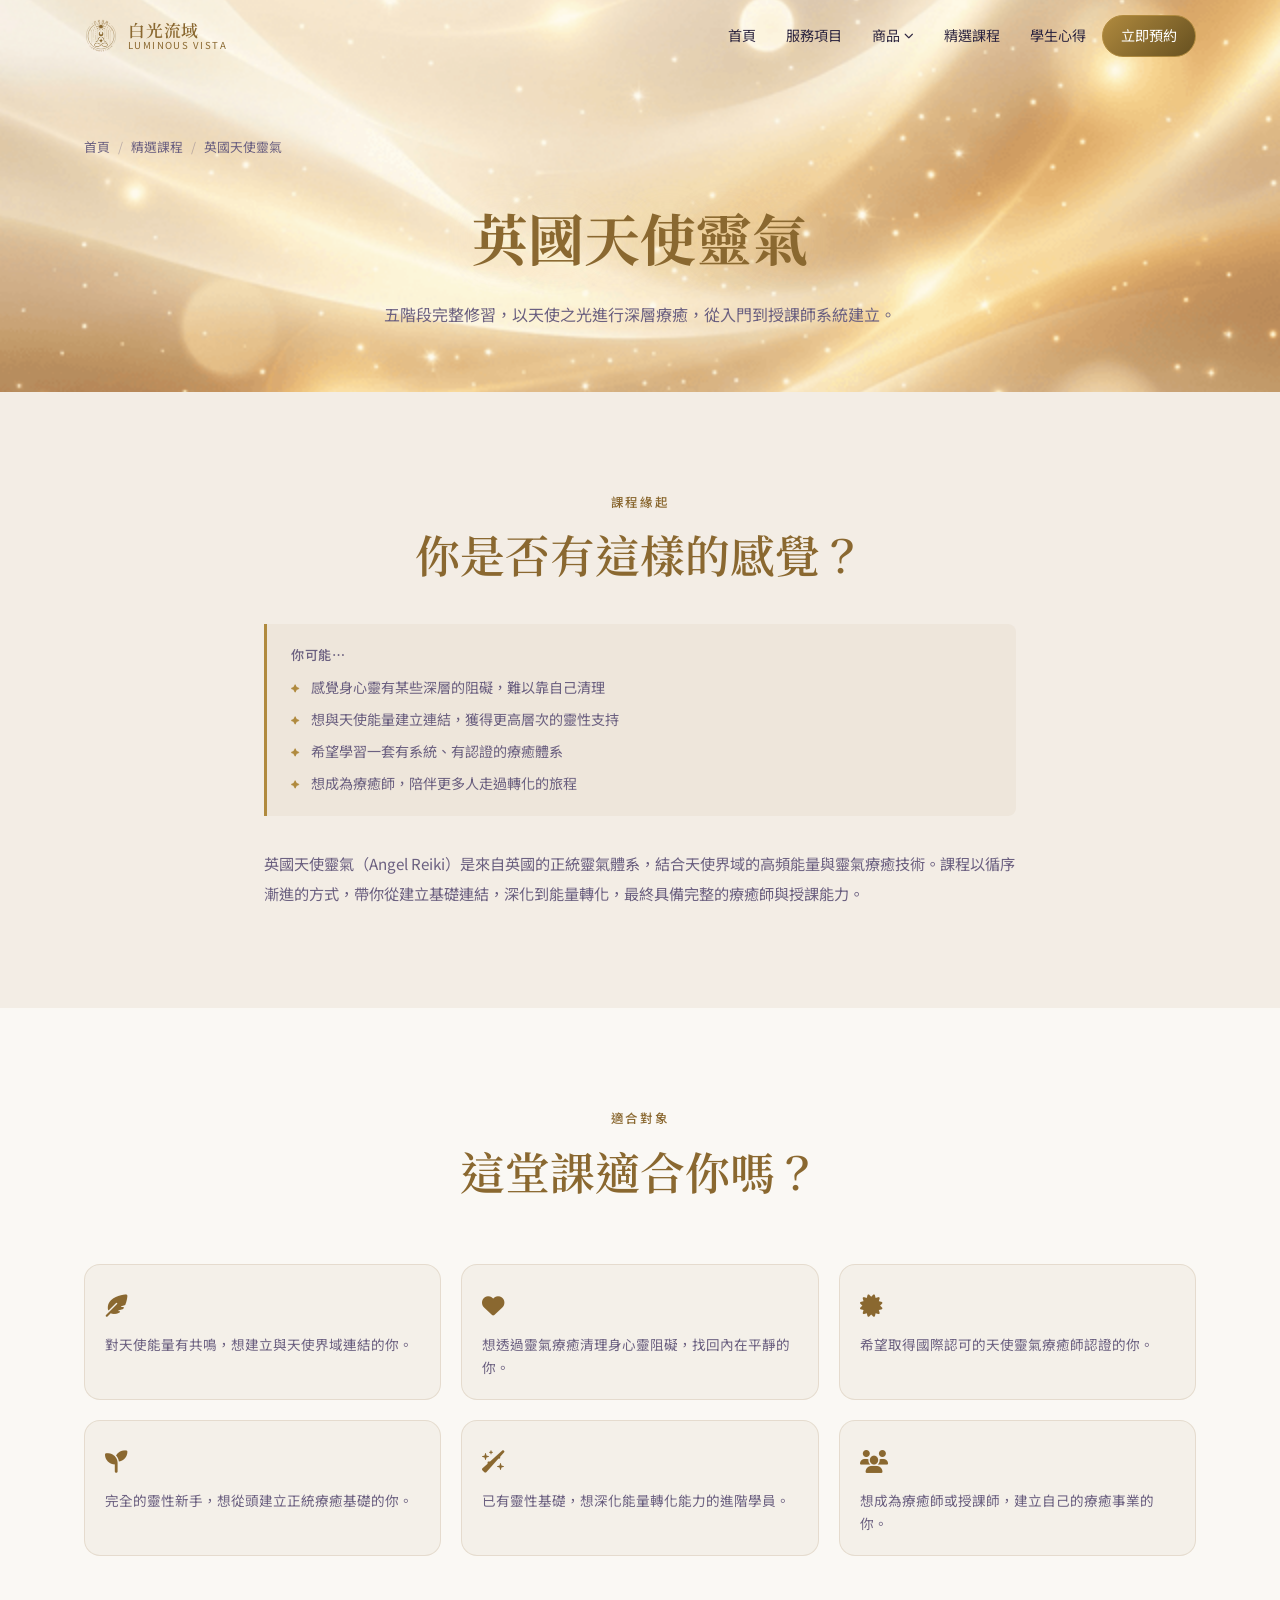
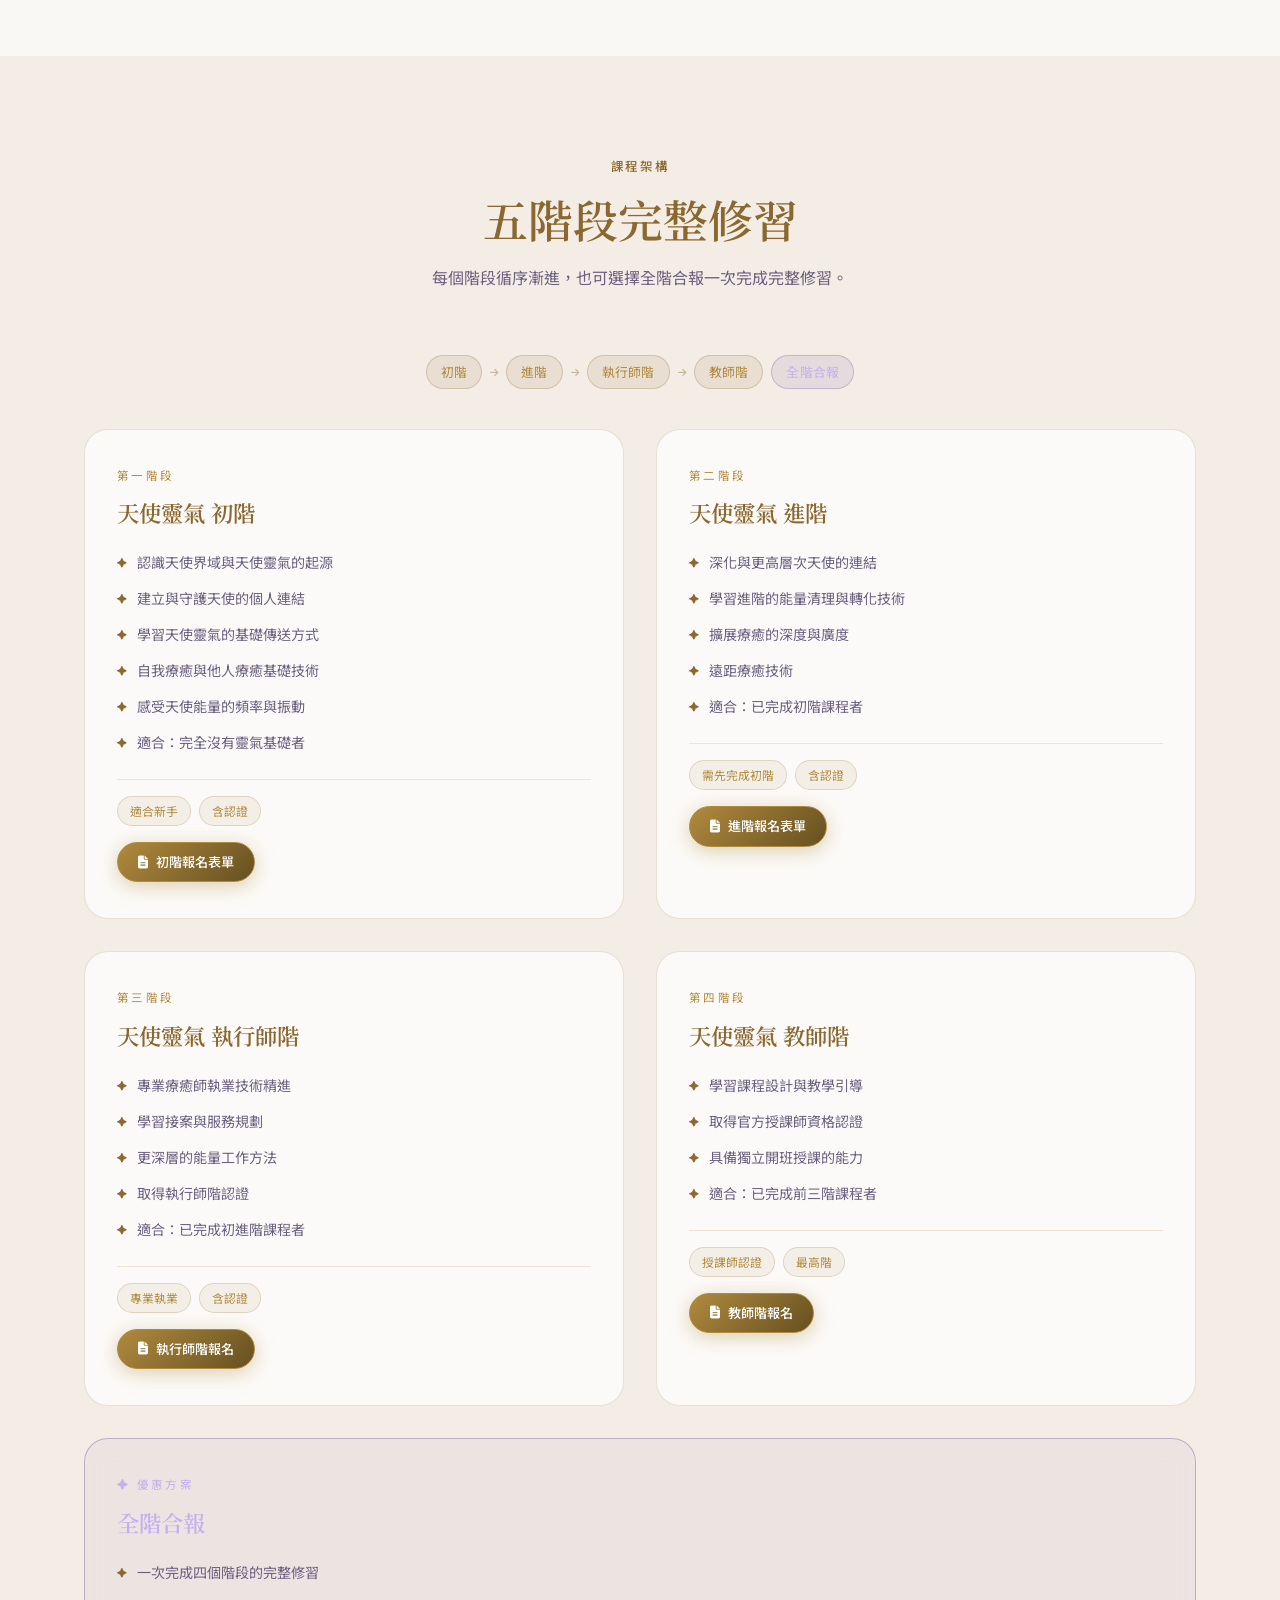
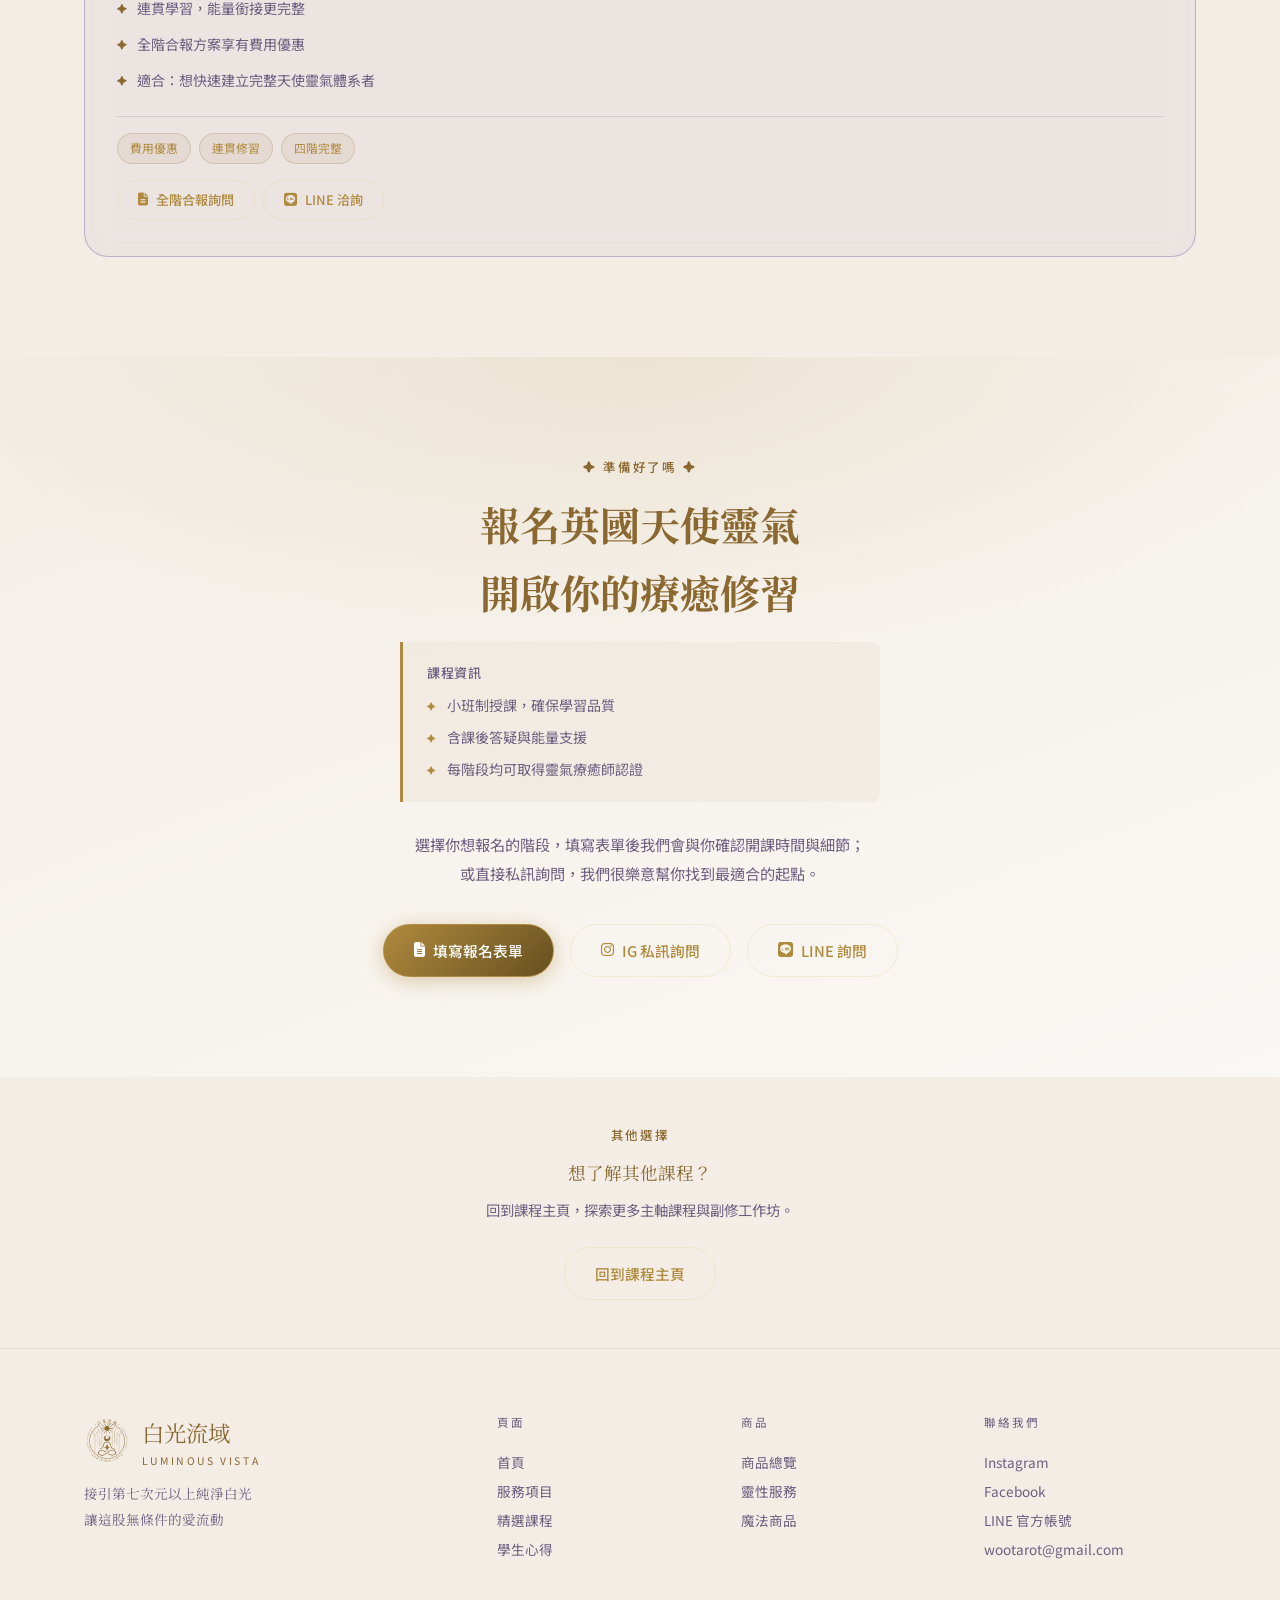
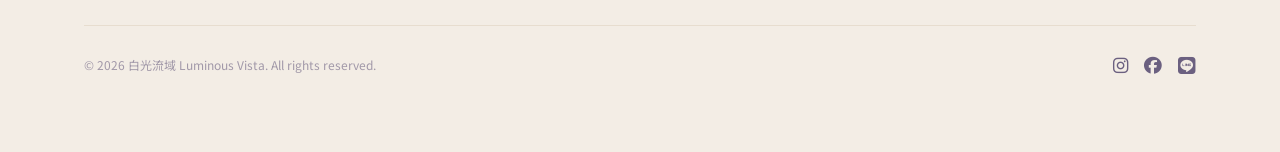
==== course-angel-reiki.html @ d1dc854b "feat: add Angel Reiki detail page and per-stage form links for Unicorn Reiki - courses.html: Angel R" ====
<!DOCTYPE html>
<html lang="zh-TW">
<head>
  <meta charset="UTF-8" />
  <meta name="viewport" content="width=device-width, initial-scale=1.0" />
  <title>英國天使靈氣課程 | 白光流域 Luminous Vista</title>
  <link rel="icon" href="assets/images/Logo.png" />
  <meta name="description" content="白光流域英國天使靈氣課程。五階段完整修習：初階、進階、執行師階、教師階、全階。以天使之光進行深層療癒，取得國際認證。" />
  <meta name="robots" content="index, follow" />
  <link rel="canonical" href="https://KTRNJack.github.io/luminous-vista/course-angel-reiki.html" />
  <meta property="og:title" content="英國天使靈氣課程 | 白光流域 Luminous Vista" />
  <meta property="og:description" content="五階段完整修習，以天使之光進行深層療癒，從入門到授課師一步步建立完整體系。" />
  <meta property="og:image" content="https://KTRNJack.github.io/luminous-vista/assets/images/og-courses.png" />
  <link rel="preconnect" href="https://fonts.googleapis.com" />
  <link rel="preconnect" href="https://fonts.gstatic.com" crossorigin />
  <link href="https://fonts.googleapis.com/css2?family=Noto+Serif+TC:wght@300;400;600;700&family=Noto+Sans+TC:wght@300;400;500&display=swap" rel="stylesheet" />
  <link rel="stylesheet" href="https://cdnjs.cloudflare.com/ajax/libs/font-awesome/6.5.1/css/all.min.css" />
  <link rel="stylesheet" href="assets/css/style.css" />

  <!-- Google tag (gtag.js) -->
  <script async src="https://www.googletagmanager.com/gtag/js?id=G-SXFB5J3LVD"></script>
  <script>
    window.dataLayer = window.dataLayer || [];
    function gtag(){dataLayer.push(arguments);}
    gtag('js', new Date());
    gtag('config', 'G-SXFB5J3LVD');
  </script>
</head>
<body>

<div id="navbar-placeholder"></div>

<!-- PAGE HERO -->
<div class="page-hero">
  <div class="page-hero__bg"></div>
  <div class="container page-hero__content">
    <div class="breadcrumb">
      <a href="index.html">首頁</a><span class="breadcrumb__sep">/</span>
      <a href="courses.html">精選課程</a><span class="breadcrumb__sep">/</span>
      <span>英國天使靈氣</span>
    </div>
    <h1 class="page-hero__title">英國天使靈氣</h1>
    <p class="page-hero__sub">五階段完整修習，以天使之光進行深層療癒，從入門到授課師系統建立。</p>
  </div>
</div>

<!-- RESONANCE / PROBLEM -->
<section class="section" style="background:var(--clr-bg-soft);">
  <div class="container" style="max-width:800px;">
    <div class="section__header" style="margin-bottom:40px;">
      <p class="section__eyebrow">課程緣起</p>
      <h2 class="section__title">你是否有這樣的感覺？</h2>
    </div>
    <div class="resonance-box reveal" style="margin-bottom:32px;">
      <p class="resonance-box__lead">你可能⋯</p>
      <ul class="resonance-box__list">
        <li>感覺身心靈有某些深層的阻礙，難以靠自己清理</li>
        <li>想與天使能量建立連結，獲得更高層次的靈性支持</li>
        <li>希望學習一套有系統、有認證的療癒體系</li>
        <li>想成為療癒師，陪伴更多人走過轉化的旅程</li>
      </ul>
    </div>
    <p class="reveal" style="font-size:0.95rem;color:var(--clr-text-muted);line-height:2;">
      英國天使靈氣（Angel Reiki）是來自英國的正統靈氣體系，結合天使界域的高頻能量與靈氣療癒技術。課程以循序漸進的方式，帶你從建立基礎連結，深化到能量轉化，最終具備完整的療癒師與授課能力。
    </p>
  </div>
</section>

<!-- AUDIENCE -->
<section class="section" id="audience">
  <div class="container">
    <div class="section__header">
      <p class="section__eyebrow">適合對象</p>
      <h2 class="section__title">這堂課適合你嗎？</h2>
    </div>
    <div class="course-audience-grid">
      <div class="course-audience-item reveal">
        <div class="course-audience-item__icon"><i class="fa-solid fa-feather-pointed"></i></div>
        <p class="course-audience-item__text">對天使能量有共鳴，想建立與天使界域連結的你。</p>
      </div>
      <div class="course-audience-item reveal">
        <div class="course-audience-item__icon"><i class="fa-solid fa-heart"></i></div>
        <p class="course-audience-item__text">想透過靈氣療癒清理身心靈阻礙，找回內在平靜的你。</p>
      </div>
      <div class="course-audience-item reveal">
        <div class="course-audience-item__icon"><i class="fa-solid fa-certificate"></i></div>
        <p class="course-audience-item__text">希望取得國際認可的天使靈氣療癒師認證的你。</p>
      </div>
      <div class="course-audience-item reveal">
        <div class="course-audience-item__icon"><i class="fa-solid fa-seedling"></i></div>
        <p class="course-audience-item__text">完全的靈性新手，想從頭建立正統療癒基礎的你。</p>
      </div>
      <div class="course-audience-item reveal">
        <div class="course-audience-item__icon"><i class="fa-solid fa-wand-sparkles"></i></div>
        <p class="course-audience-item__text">已有靈性基礎，想深化能量轉化能力的進階學員。</p>
      </div>
      <div class="course-audience-item reveal">
        <div class="course-audience-item__icon"><i class="fa-solid fa-users"></i></div>
        <p class="course-audience-item__text">想成為療癒師或授課師，建立自己的療癒事業的你。</p>
      </div>
    </div>
  </div>
</section>

<!-- COURSE STAGES -->
<section class="section" id="stages" style="background:var(--clr-bg-soft);">
  <div class="container">
    <div class="section__header">
      <p class="section__eyebrow">課程架構</p>
      <h2 class="section__title">五階段完整修習</h2>
      <p class="section__subtitle">每個階段循序漸進，也可選擇全階合報一次完成完整修習。</p>
    </div>

    <!-- 學習路徑 -->
    <div style="display:flex;flex-wrap:wrap;align-items:center;justify-content:center;gap:8px;margin-bottom:40px;" class="reveal">
      <span class="course-level-badge" style="font-size:0.8rem;padding:5px 14px;">初階</span>
      <span class="course-level-arrow"><i class="fa-solid fa-arrow-right"></i></span>
      <span class="course-level-badge" style="font-size:0.8rem;padding:5px 14px;">進階</span>
      <span class="course-level-arrow"><i class="fa-solid fa-arrow-right"></i></span>
      <span class="course-level-badge" style="font-size:0.8rem;padding:5px 14px;">執行師階</span>
      <span class="course-level-arrow"><i class="fa-solid fa-arrow-right"></i></span>
      <span class="course-level-badge" style="font-size:0.8rem;padding:5px 14px;">教師階</span>
      <span class="course-level-badge course-level-badge--combo" style="font-size:0.8rem;padding:5px 14px;">全階合報</span>
    </div>

    <div class="course-stage-grid">

      <!-- 初階 -->
      <div class="course-stage-card reveal">
        <p class="course-stage-card__label">第一階段</p>
        <h3 class="course-stage-card__title">天使靈氣 初階</h3>
        <ul class="course-stage-card__list">
          <li>認識天使界域與天使靈氣的起源</li>
          <li>建立與守護天使的個人連結</li>
          <li>學習天使靈氣的基礎傳送方式</li>
          <li>自我療癒與他人療癒基礎技術</li>
          <li>感受天使能量的頻率與振動</li>
          <li>適合：完全沒有靈氣基礎者</li>
        </ul>
        <div style="margin-top:24px;padding-top:16px;border-top:1px solid rgba(176,138,62,0.2);display:flex;gap:8px;flex-wrap:wrap;">
          <span class="tag">適合新手</span>
          <span class="tag">含認證</span>
        </div>
        <div style="margin-top:16px;">
          <a href="https://forms.gle/B3JCLvA1Vd4NbWuRA" target="_blank" rel="noopener" class="btn btn--primary btn--sm">
            <i class="fa-solid fa-file-lines"></i> 初階報名表單
          </a>
        </div>
      </div>

      <!-- 進階 -->
      <div class="course-stage-card reveal">
        <p class="course-stage-card__label">第二階段</p>
        <h3 class="course-stage-card__title">天使靈氣 進階</h3>
        <ul class="course-stage-card__list">
          <li>深化與更高層次天使的連結</li>
          <li>學習進階的能量清理與轉化技術</li>
          <li>擴展療癒的深度與廣度</li>
          <li>遠距療癒技術</li>
          <li>適合：已完成初階課程者</li>
        </ul>
        <div style="margin-top:24px;padding-top:16px;border-top:1px solid rgba(176,138,62,0.2);display:flex;gap:8px;flex-wrap:wrap;">
          <span class="tag">需先完成初階</span>
          <span class="tag">含認證</span>
        </div>
        <div style="margin-top:16px;">
          <a href="https://forms.gle/B3JCLvA1Vd4NbWuRA" target="_blank" rel="noopener" class="btn btn--primary btn--sm">
            <i class="fa-solid fa-file-lines"></i> 進階報名表單
          </a>
        </div>
      </div>

      <!-- 執行師階 -->
      <div class="course-stage-card reveal">
        <p class="course-stage-card__label">第三階段</p>
        <h3 class="course-stage-card__title">天使靈氣 執行師階</h3>
        <ul class="course-stage-card__list">
          <li>專業療癒師執業技術精進</li>
          <li>學習接案與服務規劃</li>
          <li>更深層的能量工作方法</li>
          <li>取得執行師階認證</li>
          <li>適合：已完成初進階課程者</li>
        </ul>
        <div style="margin-top:24px;padding-top:16px;border-top:1px solid rgba(176,138,62,0.2);display:flex;gap:8px;flex-wrap:wrap;">
          <span class="tag">專業執業</span>
          <span class="tag">含認證</span>
        </div>
        <div style="margin-top:16px;">
          <a href="https://forms.gle/B3JCLvA1Vd4NbWuRA" target="_blank" rel="noopener" class="btn btn--primary btn--sm">
            <i class="fa-solid fa-file-lines"></i> 執行師階報名
          </a>
        </div>
      </div>

      <!-- 教師階 -->
      <div class="course-stage-card reveal">
        <p class="course-stage-card__label">第四階段</p>
        <h3 class="course-stage-card__title">天使靈氣 教師階</h3>
        <ul class="course-stage-card__list">
          <li>學習課程設計與教學引導</li>
          <li>取得官方授課師資格認證</li>
          <li>具備獨立開班授課的能力</li>
          <li>適合：已完成前三階課程者</li>
        </ul>
        <div style="margin-top:24px;padding-top:16px;border-top:1px solid rgba(176,138,62,0.2);display:flex;gap:8px;flex-wrap:wrap;">
          <span class="tag">授課師認證</span>
          <span class="tag">最高階</span>
        </div>
        <div style="margin-top:16px;">
          <a href="https://forms.gle/B3JCLvA1Vd4NbWuRA" target="_blank" rel="noopener" class="btn btn--primary btn--sm">
            <i class="fa-solid fa-file-lines"></i> 教師階報名
          </a>
        </div>
      </div>

      <!-- 全階合報 -->
      <div class="course-stage-card reveal" style="border-color:rgba(123,94,167,0.4);background:rgba(123,94,167,0.06);grid-column:1/-1;">
        <p class="course-stage-card__label" style="color:#c4aff0;">✦ 優惠方案</p>
        <h3 class="course-stage-card__title" style="color:#c4aff0;">全階合報</h3>
        <ul class="course-stage-card__list">
          <li>一次完成四個階段的完整修習</li>
          <li>連貫學習，能量銜接更完整</li>
          <li>全階合報方案享有費用優惠</li>
          <li>適合：想快速建立完整天使靈氣體系者</li>
        </ul>
        <div style="margin-top:24px;padding-top:16px;border-top:1px solid rgba(123,94,167,0.2);display:flex;gap:8px;flex-wrap:wrap;">
          <span class="tag">費用優惠</span>
          <span class="tag">連貫修習</span>
          <span class="tag">四階完整</span>
        </div>
        <div style="margin-top:16px;display:flex;gap:8px;flex-wrap:wrap;">
          <a href="https://forms.gle/B3JCLvA1Vd4NbWuRA" target="_blank" rel="noopener" class="btn btn--ghost btn--sm">
            <i class="fa-solid fa-file-lines"></i> 全階合報詢問
          </a>
          <a href="https://line.me/R/ti/p/@tye7794w" target="_blank" rel="noopener" class="btn btn--ghost btn--sm">
            <i class="fa-brands fa-line"></i> LINE 洽詢
          </a>
        </div>
      </div>

    </div>
  </div>
</section>

<!-- BOOKING CTA -->
<section class="section teacher-booking" id="booking">
  <div class="container">
    <div class="teacher-booking__inner">
      <p class="section__eyebrow">✦ 準備好了嗎 ✦</p>
      <h2 class="teacher-booking__title">報名英國天使靈氣<br/>開啟你的療癒修習</h2>
      <div class="resonance-box" style="text-align:left;max-width:480px;margin-inline:auto;margin-bottom:28px;">
        <p class="resonance-box__lead">課程資訊</p>
        <ul class="resonance-box__list">
          <li>小班制授課，確保學習品質</li>
          <li>含課後答疑與能量支援</li>
          <li>每階段均可取得靈氣療癒師認證</li>
        </ul>
      </div>
      <p class="teacher-booking__body">
        選擇你想報名的階段，填寫表單後我們會與你確認開課時間與細節；<br/>
        或直接私訊詢問，我們很樂意幫你找到最適合的起點。
      </p>
      <div class="teacher-booking__actions">
        <a href="https://forms.gle/B3JCLvA1Vd4NbWuRA" target="_blank" rel="noopener" class="btn btn--primary">
          <i class="fa-solid fa-file-lines"></i> 填寫報名表單
        </a>
        <a href="https://www.instagram.com/luminous_vista___/" target="_blank" rel="noopener" class="btn btn--ghost">
          <i class="fa-brands fa-instagram"></i> IG 私訊詢問
        </a>
        <a href="https://line.me/R/ti/p/@tye7794w" target="_blank" rel="noopener" class="btn btn--ghost">
          <i class="fa-brands fa-line"></i> LINE 詢問
        </a>
      </div>
    </div>
  </div>
</section>

<!-- 返回課程 -->
<section class="teacher-unsure" aria-label="回到課程頁面">
  <div class="container" style="max-width:560px;">
    <p class="section__eyebrow">其他選擇</p>
    <p class="teacher-unsure__title">想了解其他課程？</p>
    <p class="teacher-unsure__body">回到課程主頁，探索更多主軸課程與副修工作坊。</p>
    <a href="courses.html" class="btn btn--ghost">回到課程主頁</a>
  </div>
</section>

<div id="footer-placeholder"></div>
<script src="assets/js/components.js"></script>
</body>
</html>
---- assets/css/style.css ----
/* =====================================================
   CSS Variables / Design System  — Light / Cream Theme
   ===================================================== */
:root {
  /* Backgrounds */
  --clr-bg:         #faf8f4;   /* warm off-white */
  --clr-bg-soft:    #f3ede5;   /* gentle warm section bg */
  --clr-bg-card:    #ffffff;   /* pure white cards */

  /* Accent (warm gold-brown) */
  --clr-accent:     #8a6830;   /* main accent */
  --clr-accent-lt:  #b08a3e;   /* lighter hover */
  --clr-accent-dk:  #665020;   /* darker, borders */

  /* Gold / warm tone */
  --clr-gold:       #b08a3e;   /* rich warm gold */
  --clr-gold-lt:    #8a6830;   /* deeper gold for headings */

  /* Text */
  --clr-white:      #ffffff;
  --clr-text:       #2e2640;   /* deep navy-purple */
  --clr-text-muted: #6b6080;   /* muted mid-tone */

  /* Glass / card surface */
  --clr-glass-bg:     rgba(255, 255, 255, 0.72);
  --clr-glass-border: rgba(138, 104, 48, 0.18);

  --clr-success:    #3a8f70;

  --font-serif: 'Noto Serif TC', serif;
  --font-sans:  'Noto Sans TC', sans-serif;

  --radius-sm:  8px;
  --radius-md:  16px;
  --radius-lg:  24px;
  --radius-xl:  40px;

  --shadow-glow: 0 0 40px rgba(138, 104, 48, 0.18);
  --shadow-card: 0 4px 24px rgba(138, 104, 48, 0.10);

  --transition: 0.35s cubic-bezier(0.25, 0.46, 0.45, 0.94);
  --nav-height: 72px;
}

/* =====================================================
   Reset & Base
   ===================================================== */
*, *::before, *::after { box-sizing: border-box; margin: 0; padding: 0; }
html { scroll-behavior: smooth; font-size: 16px; }
body { background: var(--clr-bg); color: var(--clr-text); font-family: var(--font-sans); line-height: 1.7; overflow-x: hidden; }
img { max-width: 100%; display: block; }
a { color: inherit; text-decoration: none; transition: color var(--transition); }
ul { list-style: none; }

/* =====================================================
   Utility
   ===================================================== */
.container { width: 100%; max-width: 1160px; margin-inline: auto; padding-inline: 24px; }
.section { padding-block: 100px; }

.section__header { text-align: center; margin-bottom: 64px; }
.section__eyebrow {
  font-size: 0.78rem; font-weight: 500; letter-spacing: 0.22em;
  text-transform: uppercase; color: var(--clr-gold-lt); margin-bottom: 12px;
}
.section__title {
  font-family: var(--font-serif); font-size: clamp(1.8rem, 4vw, 2.8rem);
  font-weight: 600; color: var(--clr-gold-lt); margin-bottom: 16px; line-height: 1.3;
}
.section__subtitle { font-size: 1rem; color: var(--clr-text-muted); max-width: 580px; margin-inline: auto; }

/* Breadcrumb */
.breadcrumb {
  display: flex; align-items: center; gap: 8px;
  font-size: 0.8rem; color: var(--clr-text-muted); margin-bottom: 32px;
}
.breadcrumb a:hover { color: var(--clr-gold-lt); }
.breadcrumb__sep { opacity: 0.4; }

/* Page Hero (non-fullscreen) */
.page-hero {
  padding-top: calc(var(--nav-height) + 64px);
  padding-bottom: 64px;
  text-align: center;
  position: relative;
  overflow: hidden;
}
.page-hero__bg {
  position: absolute;
  top: 0; left: 0; right: 0; bottom: 0;
  background: var(--clr-bg-soft)
              url('../images/hero.png') center/cover no-repeat;
  z-index: -1;
}
.page-hero__content { position: relative; z-index: 1; }
.page-hero__title {
  font-family: var(--font-serif); font-size: clamp(2rem,5vw,3.5rem);
  font-weight: 700; color: var(--clr-gold-lt); margin-bottom: 16px;
  text-shadow: 0 0 40px rgba(232,213,163,0.3);
}
.page-hero__sub { font-size: 1rem; color: var(--clr-text-muted); max-width: 580px; margin-inline: auto; }

/* =====================================================
   Buttons
   ===================================================== */
.btn {
  display: inline-flex; align-items: center; gap: 8px;
  padding: 13px 30px; border-radius: var(--radius-xl);
  font-family: var(--font-sans); font-size: 0.92rem; font-weight: 500;
  cursor: pointer; transition: all var(--transition); white-space: nowrap; border: none;
}
.btn--primary {
  background: linear-gradient(135deg, var(--clr-gold), #665020);
  color: var(--clr-white); border: 1px solid var(--clr-gold);
  box-shadow: 0 4px 20px rgba(176, 138, 62,0.4);
}
.btn--primary:hover { background: linear-gradient(135deg, var(--clr-gold-lt), var(--clr-gold)); box-shadow: 0 8px 32px rgba(176, 138, 62,0.6); transform: translateY(-2px); }
.btn--ghost { background: transparent; color: var(--clr-gold); border: 1px solid rgba(232,213,163,0.4); }
.btn--ghost:hover { background: rgba(232,213,163,0.08); transform: translateY(-2px); }
.btn--contact {
  background: rgba(102, 80, 32,0.3); color: var(--clr-text);
  border: 1px solid var(--clr-glass-border); width: 100%; justify-content: center;
}
.btn--contact:hover { background: rgba(176, 138, 62,0.3); border-color: var(--clr-gold); color: var(--clr-gold-lt); }
.btn--buy {
  background: linear-gradient(135deg, var(--clr-gold), #665020);
  color: var(--clr-white); border: 1px solid var(--clr-gold);
  width: 100%; justify-content: center;
  box-shadow: 0 4px 16px rgba(176, 138, 62,0.3);
}
.btn--buy:hover { box-shadow: 0 6px 24px rgba(176, 138, 62,0.5); transform: translateY(-2px); }
.btn--sm { padding: 8px 20px; font-size: 0.82rem; }

/* =====================================================
   Animations
   ===================================================== */
.reveal { opacity: 0; transform: translateY(28px); transition: opacity 0.7s ease, transform 0.7s ease; }
.reveal.visible { opacity: 1; transform: none; }
.fade-in { opacity: 0; transform: translateY(20px); animation: fadeInUp 0.9s forwards; }
.fade-in--delay-1 { animation-delay: 0.25s; }
.fade-in--delay-2 { animation-delay: 0.5s; }
.fade-in--delay-3 { animation-delay: 0.75s; }
@keyframes fadeInUp { to { opacity: 1; transform: none; } }

/* =====================================================
   NAVBAR
   ===================================================== */
.navbar {
  position: fixed; top: 0; left: 0; width: 100%; height: var(--nav-height);
  z-index: 900; transition: background var(--transition), box-shadow var(--transition);
}
.navbar.scrolled { background: rgba(250,248,244,0.95); backdrop-filter: blur(16px); box-shadow: 0 1px 0 rgba(138, 104, 48,0.15), 0 2px 12px rgba(138, 104, 48,0.08); }
.navbar__container {
  max-width: 1160px; margin-inline: auto; padding-inline: 24px;
  height: 100%; display: flex; align-items: center; justify-content: space-between; gap: 16px;
}
.navbar__logo { display: flex; flex-direction: column; line-height: 1.1; flex-shrink: 0; }
.navbar__logo-zh { font-family: var(--font-serif); font-size: 1.05rem; font-weight: 600; color: var(--clr-gold-lt); letter-spacing: 0.05em; }
.navbar__logo-en { font-size: 0.6rem; color: var(--clr-gold-lt); letter-spacing: 0.15em; text-transform: uppercase; }
.navbar__links { display: flex; align-items: center; gap: 2px; }
.navbar__item { position: relative; }
.navbar__link {
  display: flex; align-items: center; gap: 4px;
  padding: 8px 14px; border-radius: var(--radius-xl);
  font-size: 0.88rem; color: var(--clr-text); transition: all var(--transition);
}
.navbar__link:hover, .navbar__link.active { color: var(--clr-gold-lt); }
.navbar__link.active { background: rgba(138, 104, 48,0.1); }
.navbar__link--cta {
  background: linear-gradient(135deg, var(--clr-gold), #665020);
  color: var(--clr-white) !important; border: 1px solid var(--clr-gold); padding: 8px 18px;
}
.navbar__link--cta:hover { background: linear-gradient(135deg, var(--clr-gold-lt), var(--clr-gold)); box-shadow: 0 4px 16px rgba(138, 104, 48,0.35); }
.navbar__chevron { font-size: 0.6rem; transition: transform var(--transition); }
.navbar__item--dropdown:hover .navbar__chevron,
.navbar__item--dropdown.open .navbar__chevron { transform: rotate(180deg); }

/* Dropdown */
.dropdown {
  position: absolute; top: 100%; left: 50%;
  padding-top: 8px; /* bridge gap — DO NOT remove, keeps hover area continuous */
  background: transparent;
  border: none;
  min-width: 140px;
  opacity: 0; visibility: hidden; transform: translateX(-50%) translateY(-4px);
  transition: all var(--transition); pointer-events: none;
}
.dropdown__inner {
  background: rgba(255,255,255,0.97); backdrop-filter: blur(20px);
  border: 1px solid var(--clr-glass-border); border-radius: var(--radius-md);
  box-shadow: 0 8px 32px rgba(138, 104, 48,0.12); padding: 8px;
}
.navbar__item--dropdown:hover .dropdown { opacity: 1; visibility: visible; transform: translateX(-50%) translateY(0); pointer-events: auto; }
.dropdown__link { display: block; padding: 10px 16px; font-size: 0.85rem; color: var(--clr-text); border-radius: var(--radius-sm); transition: all var(--transition); }
.dropdown__link:hover, .dropdown__link.active { background: rgba(138, 104, 48,0.1); color: var(--clr-gold); }

/* Burger */
.navbar__burger { display: none; flex-direction: column; gap: 5px; background: none; border: none; cursor: pointer; padding: 8px; }
.navbar__burger span { display: block; width: 24px; height: 2px; background: var(--clr-gold); border-radius: 2px; transition: all var(--transition); }
.navbar__burger.open span:nth-child(1) { transform: rotate(45deg) translate(5px, 5px); }
.navbar__burger.open span:nth-child(2) { opacity: 0; }
.navbar__burger.open span:nth-child(3) { transform: rotate(-45deg) translate(5px, -5px); }

/* =====================================================
   HERO SECTION (fullscreen - index only)
   ===================================================== */
.hero {
  position: relative; min-height: 100svh; display: flex; flex-direction: column;
  align-items: center; justify-content: center; overflow: hidden;
  text-align: center; padding-top: var(--nav-height);
}
.hero__canvas { position: absolute; inset: 0; width: 100%; height: 100%; z-index: 0; }
.hero__bg {
  position: absolute; inset: 0;
  background: radial-gradient(ellipse 100% 80% at 50% 0%, rgba(243,237,229,0.9) 0%, rgba(250,248,244,0.75) 50%, transparent 100%),
              radial-gradient(ellipse 60% 40% at 80% 80%, rgba(138, 104, 48,0.08) 0%, transparent 60%),
              url('../images/hero.png') center/cover no-repeat;
  opacity: 1; z-index: 1;
}
.hero__content { position: relative; z-index: 2; padding-inline: 24px; max-width: 780px; }
.hero__eyebrow { font-size: 0.78rem; letter-spacing: 0.3em; text-transform: uppercase; color: var(--clr-gold); margin-bottom: 20px; }
.hero__title {
  font-family: var(--font-serif); font-size: clamp(3rem, 8vw, 6rem); font-weight: 700;
  color: var(--clr-gold-lt); line-height: 1.1; letter-spacing: 0.05em;
  text-shadow: 0 4px 32px rgba(138,104,48,0.2); display: flex; flex-direction: column; gap: 8px; margin-bottom: 24px;
}
.hero__title-en { font-family: var(--font-sans); font-size: clamp(0.9rem,2vw,1.2rem); font-weight: 300; letter-spacing: 0.25em; color: var(--clr-gold); text-shadow: none; }
.hero__tagline { font-family: var(--font-serif); font-size: clamp(1rem,2.5vw,1.35rem); color: var(--clr-text-muted); line-height: 1.9; margin-bottom: 40px; }
.hero__actions { display: flex; align-items: center; justify-content: center; flex-wrap: wrap; gap: 16px; }
.hero__scroll-hint {
  position: absolute; bottom: 32px; left: 50%; transform: translateX(-50%); z-index: 2;
  display: flex; flex-direction: column; align-items: center; gap: 8px;
  font-size: 0.72rem; letter-spacing: 0.1em; color: var(--clr-gold); animation: bounce 2s infinite;
}
@keyframes bounce { 0%,100% { transform: translateX(-50%) translateY(0); } 50% { transform: translateX(-50%) translateY(8px); } }

/* =====================================================
   Cards (generic)
   ===================================================== */
.card {
  background: var(--clr-glass-bg); border: 1px solid var(--clr-glass-border);
  border-radius: var(--radius-lg); padding: 32px 28px; backdrop-filter: blur(12px);
  transition: transform var(--transition), box-shadow var(--transition), border-color var(--transition);
  display: flex; flex-direction: column; gap: 14px;
}
.card:hover { transform: translateY(-6px); box-shadow: var(--shadow-glow); border-color: var(--clr-gold); }
.card__icon-wrap {
  width: 54px; height: 54px; border-radius: 50%;
  background: linear-gradient(135deg, var(--clr-gold), #665020);
  display: flex; align-items: center; justify-content: center; box-shadow: 0 4px 20px rgba(176, 138, 62,0.4);
}
.card__icon { font-size: 1.3rem; color: var(--clr-white); }
.card__title { font-family: var(--font-serif); font-size: 1.25rem; font-weight: 600; color: var(--clr-gold-lt); }
.card__text { font-size: 0.88rem; color: var(--clr-text-muted); line-height: 1.8; }
.card__list { display: flex; flex-direction: column; gap: 5px; flex: 1; }
.card__list li { font-size: 0.83rem; color: var(--clr-text); padding-left: 16px; position: relative; }
.card__list li::before { content: '✦'; position: absolute; left: 0; color: var(--clr-gold); font-size: 0.55rem; top: 5px; }
.card__link { display: inline-flex; align-items: center; gap: 6px; font-size: 0.83rem; font-weight: 500; color: var(--clr-gold); margin-top: auto; transition: gap var(--transition), color var(--transition); }
.card__link:hover { color: var(--clr-gold); gap: 10px; }

/* =====================================================
   Product Cards
   ===================================================== */
.product-card {
  background: var(--clr-glass-bg); border: 1px solid var(--clr-glass-border);
  border-radius: var(--radius-lg); padding: 28px; backdrop-filter: blur(12px);
  display: flex; flex-direction: column; gap: 16px;
  transition: transform var(--transition), box-shadow var(--transition), border-color var(--transition);
  position: relative; overflow: hidden;
}
.product-card::before {
  content: ''; position: absolute; inset: 0;
  background: linear-gradient(180deg, rgba(138, 104, 48,0.04) 0%, transparent 50%);
  pointer-events: none;
}
.product-card:hover { transform: translateY(-6px); box-shadow: var(--shadow-glow); border-color: var(--clr-gold); }
.product-card__badge {
  position: absolute; top: 16px; right: 16px;
  font-size: 0.68rem; padding: 3px 10px; border-radius: var(--radius-xl);
  background: rgba(138, 104, 48,0.1); border: 1px solid rgba(138, 104, 48,0.25); color: var(--clr-gold);
  letter-spacing: 0.05em;
}
.product-card__icon { font-size: 2rem; color: var(--clr-gold-lt); }
.product-card__title { font-family: var(--font-serif); font-size: 1.2rem; font-weight: 600; color: var(--clr-gold-lt); }
.product-card__desc { font-size: 0.85rem; color: var(--clr-text-muted); line-height: 1.8; flex: 1; }
.product-card__tags { display: flex; flex-wrap: wrap; gap: 6px; }
.product-card__footer { display: flex; flex-direction: column; gap: 8px; margin-top: auto; padding-top: 16px; border-top: 1px solid rgba(176, 138, 62,0.2); }

/* Product Grid */
.products-grid { display: grid; grid-template-columns: repeat(3, 1fr); gap: 24px; }
.products-grid--2 { grid-template-columns: repeat(2, 1fr); max-width: 720px; margin-inline: auto; }

/* Category Nav */
.products-nav {
  display: flex; gap: 12px; flex-wrap: wrap; margin-bottom: 48px;
}
.products-nav__btn {
  padding: 8px 20px; border-radius: var(--radius-xl);
  font-size: 0.85rem; border: 1px solid var(--clr-glass-border);
  background: var(--clr-glass-bg); color: var(--clr-text);
  cursor: pointer; transition: all var(--transition); font-family: var(--font-sans);
}
.products-nav__btn:hover, .products-nav__btn.active {
  background: rgba(138, 104, 48,0.12); border-color: var(--clr-gold); color: var(--clr-gold);
}

/* =====================================================
   Services Page
   ===================================================== */
.services-grid { display: grid; grid-template-columns: 1fr 1fr; gap: 32px; }
.service-item {
  background: var(--clr-glass-bg); border: 1px solid var(--clr-glass-border);
  border-radius: var(--radius-lg); padding: 36px; backdrop-filter: blur(10px);
  transition: transform var(--transition), box-shadow var(--transition);
}
.service-item:hover { transform: translateY(-4px); box-shadow: var(--shadow-glow); }
.service-item__num { font-size: 0.7rem; letter-spacing: 0.2em; color: var(--clr-gold-lt); margin-bottom: 12px; }
.service-item__title { font-family: var(--font-serif); font-size: 1.4rem; color: var(--clr-gold-lt); margin-bottom: 12px; }
.service-item__body { font-size: 0.88rem; color: var(--clr-text-muted); line-height: 1.9; }

/* Brand Story */
.brand-story {
  background: var(--clr-glass-bg); border: 1px solid var(--clr-glass-border);
  border-radius: var(--radius-lg); padding: 48px; backdrop-filter: blur(10px);
  box-shadow: var(--shadow-card); max-width: 860px; margin-inline: auto;
}
.brand-story p { color: var(--clr-text-muted); font-size: 0.95rem; line-height: 2; margin-bottom: 16px; }
.brand-story p:last-child { margin-bottom: 0; }

/* =====================================================
   Courses Page
   ===================================================== */
.courses-grid { display: grid; grid-template-columns: repeat(2, 1fr); gap: 28px; }
.course-card {
  background: var(--clr-glass-bg); border: 1px solid var(--clr-glass-border);
  border-radius: var(--radius-lg); padding: 32px; backdrop-filter: blur(12px);
  display: flex; flex-direction: column; gap: 16px;
  transition: transform var(--transition), box-shadow var(--transition);
}
.course-card:hover { transform: translateY(-6px); box-shadow: var(--shadow-glow); border-color: var(--clr-gold); }
.course-card__num { font-size: 0.7rem; letter-spacing: 0.2em; color: var(--clr-gold-lt); text-transform: uppercase; }
.course-card__title { font-family: var(--font-serif); font-size: 1.3rem; font-weight: 600; color: var(--clr-gold-lt); }
.course-card__body { font-size: 0.88rem; color: var(--clr-text-muted); line-height: 1.9; flex: 1; }

/* Course Highlights (Certificates & Moments) */
.course-highlights { margin: 12px 0; }
.course-highlights__title {
  font-size: 0.75rem; letter-spacing: 0.15em; color: var(--clr-gold-lt);
  margin-bottom: 12px; font-weight: 500; text-transform: uppercase;
  border-bottom: 1px dashed rgba(176, 138, 62,0.3); padding-bottom: 6px;
}
.course-highlights__grid {
  display: grid; grid-template-columns: repeat(3, 1fr); gap: 10px;
}
.course-highlights__item {
  aspect-ratio: 1; border-radius: var(--radius-sm); overflow: hidden;
  border: 1px solid var(--clr-glass-border); background: var(--clr-bg);
}
.course-highlights__img {
  width: 100%; height: 100%; object-fit: cover; transition: transform 0.4s ease;
}
.course-highlights__item:hover .course-highlights__img { transform: scale(1.1); }

.course-card__meta { display: flex; flex-wrap: wrap; gap: 8px; }

/* =====================================================
   Course Hub Page — Core / Module Cards
   ===================================================== */
.course-hub-grid {
  display: grid;
  grid-template-columns: repeat(3, 1fr);
  gap: 28px;
}
.course-hub-card {
  background: var(--clr-glass-bg); border: 1px solid var(--clr-glass-border);
  border-radius: var(--radius-lg); padding: 36px 32px;
  display: flex; flex-direction: column; gap: 16px;
  transition: transform var(--transition), box-shadow var(--transition), border-color var(--transition);
  backdrop-filter: blur(12px); position: relative; overflow: hidden;
}
.course-hub-card::before {
  content: ''; position: absolute; top: 0; left: 0; right: 0;
  height: 3px;
  background: linear-gradient(90deg, var(--clr-gold), var(--clr-accent));
}
.course-hub-card:hover { transform: translateY(-8px); box-shadow: var(--shadow-glow); border-color: var(--clr-gold); }
.course-hub-card--coming { opacity: 0.75; }
.course-hub-card__badge {
  display: inline-flex; align-items: center; gap: 6px;
  font-size: 0.68rem; letter-spacing: 0.16em; text-transform: uppercase;
  color: var(--clr-gold); padding: 4px 10px;
  border: 1px solid rgba(176,138,62,0.3); border-radius: 20px; width: fit-content;
}
.course-hub-card__icon { font-size: 2.2rem; color: var(--clr-gold-lt); }
.course-hub-card__title {
  font-family: var(--font-serif); font-size: 1.5rem; font-weight: 600;
  color: var(--clr-gold-lt); line-height: 1.3;
}
.course-hub-card__body { font-size: 0.88rem; color: var(--clr-text-muted); line-height: 1.9; flex: 1; }
.course-hub-card__tags { display: flex; flex-wrap: wrap; gap: 8px; }
.course-hub-card__link {
  display: inline-flex; align-items: center; gap: 8px;
  font-size: 0.85rem; font-weight: 500; color: var(--clr-gold-lt);
  padding: 12px 0 0; border-top: 1px solid var(--clr-glass-border);
  transition: gap var(--transition), color var(--transition); margin-top: auto;
}
.course-hub-card__link:hover { gap: 12px; color: var(--clr-gold); }

.coming-pill {
  display: inline-flex; align-items: center; gap: 6px;
  font-size: 0.72rem; letter-spacing: 0.12em; text-transform: uppercase;
  background: rgba(138,104,48,0.08); color: var(--clr-text-muted);
  padding: 7px 14px; border-radius: 20px; margin-top: auto;
  border: 1px dashed rgba(138,104,48,0.3); width: fit-content;
}

.course-module-grid {
  display: grid;
  grid-template-columns: repeat(4, 1fr);
  gap: 20px;
}
.workshop-detail-grid {
  display: grid;
  grid-template-columns: 1fr 1fr;
  gap: 28px;
}
.course-module-card {
  background: var(--clr-glass-bg); border: 1px solid var(--clr-glass-border);
  border-radius: var(--radius-md); padding: 24px 20px;
  display: flex; flex-direction: column; gap: 10px;
  transition: transform var(--transition), box-shadow var(--transition);
  backdrop-filter: blur(8px);
}
.course-module-card:hover { transform: translateY(-4px); box-shadow: var(--shadow-card); }
.course-module-card__icon { font-size: 1.6rem; color: var(--clr-gold-lt); }
.course-module-card__title { font-family: var(--font-serif); font-size: 1rem; font-weight: 600; color: var(--clr-gold-lt); }
.course-module-card__body { font-size: 0.8rem; color: var(--clr-text-muted); line-height: 1.8; flex: 1; }
.course-module-card__link {
  font-size: 0.78rem; color: var(--clr-gold-lt); font-weight: 500;
  display: inline-flex; align-items: center; gap: 6px;
  transition: gap var(--transition);
}
.course-module-card__link:hover { gap: 10px; }

/* Course Detail Page */
.course-stage-grid { display: grid; grid-template-columns: 1fr 1fr; gap: 32px; }
.course-stage-card {
  background: var(--clr-glass-bg); border: 1px solid var(--clr-glass-border);
  border-radius: var(--radius-lg); padding: 36px 32px; backdrop-filter: blur(12px);
}
.course-stage-card__label {
  font-size: 0.72rem; letter-spacing: 0.2em; text-transform: uppercase;
  color: var(--clr-gold); margin-bottom: 8px;
}
.course-stage-card__title {
  font-family: var(--font-serif); font-size: 1.4rem; font-weight: 600;
  color: var(--clr-gold-lt); margin-bottom: 20px;
}
.course-stage-card__list { list-style: none; display: flex; flex-direction: column; gap: 12px; }
.course-stage-card__list li {
  display: flex; align-items: flex-start; gap: 10px;
  font-size: 0.88rem; color: var(--clr-text-muted); line-height: 1.7;
}
.course-stage-card__list li::before {
  content: '✦'; color: var(--clr-gold-lt); flex-shrink: 0; margin-top: 3px; font-size: 0.65rem;
}

.course-audience-grid { display: grid; grid-template-columns: repeat(3, 1fr); gap: 20px; }
.course-audience-item {
  background: rgba(138,104,48,0.05); border: 1px solid rgba(138,104,48,0.15);
  border-radius: var(--radius-md); padding: 20px;
  display: flex; flex-direction: column; gap: 10px;
}
.course-audience-item__icon { font-size: 1.4rem; color: var(--clr-gold-lt); }
.course-audience-item__text { font-size: 0.85rem; color: var(--clr-text-muted); line-height: 1.7; }

/* =====================================================
   Reviews Page
   ===================================================== */
.reviews-grid { display: grid; grid-template-columns: repeat(3, 1fr); gap: 24px; }
.review-card {
  background: var(--clr-glass-bg); border: 1px solid var(--clr-glass-border);
  border-radius: var(--radius-lg); padding: 28px; backdrop-filter: blur(12px);
  display: flex; flex-direction: column; gap: 16px;
  transition: transform var(--transition), box-shadow var(--transition);
}
.review-card:hover { transform: translateY(-4px); box-shadow: var(--shadow-glow); }
.review-card__quote { font-size: 2.5rem; line-height: 1; color: var(--clr-gold-lt); opacity: 0.6; margin-bottom: -8px; font-family: serif; }
.review-card__body { font-size: 0.85rem; color: var(--clr-text-muted); line-height: 1.9; flex: 1; }
.review-card__footer { display: flex; align-items: center; gap: 12px; padding-top: 16px; border-top: 1px solid rgba(176, 138, 62,0.2); }
.review-card__avatar {
  width: 40px; height: 40px; border-radius: 50%; flex-shrink: 0;
  background: linear-gradient(135deg, var(--clr-gold), #665020);
  display: flex; align-items: center; justify-content: center;
  font-family: var(--font-serif); font-size: 1rem; color: var(--clr-white);
}
.review-card__name { font-weight: 500; color: var(--clr-gold-lt); font-size: 0.9rem; }
.review-card__course { font-size: 0.75rem; color: var(--clr-text-muted); }

/* =====================================================
   Tags
   ===================================================== */
.tag {
  display: inline-block; padding: 4px 12px; border-radius: var(--radius-xl);
  font-size: 0.74rem; background: rgba(138, 104, 48,0.08); border: 1px solid rgba(138, 104, 48,0.2);
  color: var(--clr-gold); transition: all var(--transition);
}
.tag--gold { background: rgba(176,138,62,0.1); border-color: rgba(176,138,62,0.3); color: var(--clr-gold); }

/* =====================================================
   Info Box (payment / notes)
   ===================================================== */
.info-box {
  background: rgba(138, 104, 48,0.06); border: 1px solid rgba(138, 104, 48,0.2);
  border-radius: var(--radius-lg); padding: 32px; margin-top: 48px;
}
.info-box__title { font-family: var(--font-serif); font-size: 1.1rem; color: var(--clr-gold-lt); margin-bottom: 16px; }
.info-box__body { font-size: 0.85rem; color: var(--clr-text-muted); line-height: 2; }
.info-box__body ul { padding-left: 4px; }
.info-box__body li { padding-left: 16px; position: relative; }
.info-box__body li::before { content: '✦'; position: absolute; left: 0; color: var(--clr-gold); font-size: 0.55rem; top: 6px; }

/* =====================================================
   Category Page Cards (products.html)
   ===================================================== */
.category-card {
  background: var(--clr-glass-bg); border: 1px solid var(--clr-glass-border);
  border-radius: var(--radius-lg); padding: 48px 36px; backdrop-filter: blur(12px);
  display: flex; flex-direction: column; align-items: center; text-align: center; gap: 20px;
  transition: transform var(--transition), box-shadow var(--transition), border-color var(--transition);
}
.category-card:hover { transform: translateY(-8px); box-shadow: var(--shadow-glow); border-color: var(--clr-gold); }
.category-card__icon { font-size: 3rem; color: var(--clr-gold-lt); }
.category-card__title { font-family: var(--font-serif); font-size: 1.6rem; color: var(--clr-gold-lt); }
.category-card__body { font-size: 0.9rem; color: var(--clr-text-muted); line-height: 1.9; }

/* =====================================================
   Team (index page)
   ===================================================== */
/* 5-teacher layout: founders in 2-up row, members in 3-up row */
.team__grid {
  display: grid;
  grid-template-columns: repeat(6, 1fr);
  gap: 32px;
  max-width: 1140px;
  margin-inline: auto;
}
.team__grid > .team-card:nth-child(1),
.team__grid > .team-card:nth-child(2) { grid-column: span 3; }
.team__grid > .team-card:nth-child(3),
.team__grid > .team-card:nth-child(4),
.team__grid > .team-card:nth-child(5) { grid-column: span 2; }
.team-card {
  background: var(--clr-glass-bg); border: 1px solid var(--clr-glass-border);
  border-radius: var(--radius-lg); padding: 40px 32px;
  display: flex; flex-direction: column; align-items: center; gap: 20px; text-align: center;
  backdrop-filter: blur(12px); transition: transform var(--transition), box-shadow var(--transition);
  position: relative; overflow: hidden;
}
.team-card::before { content: ''; position: absolute; inset: 0; background: linear-gradient(180deg, rgba(138, 104, 48,0.04) 0%, transparent 60%); pointer-events: none; }
.team-card:hover { transform: translateY(-6px); box-shadow: var(--shadow-glow); }
.team-card__avatar { width: 100px; height: 100px; border-radius: 50%; position: relative; display: flex; align-items: center; justify-content: center; }
.team-card__avatar-glow { position: absolute; inset: -8px; border-radius: 50%; animation: glowPulse 3s ease-in-out infinite; }
.star-glow { background: radial-gradient(circle, rgba(176, 138, 62,0.4) 0%, transparent 70%); }
.sun-glow  { background: radial-gradient(circle, rgba(232,213,163,0.4) 0%, transparent 70%); }
@keyframes glowPulse { 0%,100% { opacity:0.5; transform:scale(1); } 50% { opacity:1; transform:scale(1.1); } }
.team-card__avatar-icon {
  width: 100px; height: 100px; border-radius: 50%;
  background: linear-gradient(135deg, var(--clr-gold), #665020);
  display: flex; align-items: center; justify-content: center;
  font-size: 2.2rem; color: var(--clr-gold); box-shadow: 0 8px 32px rgba(176, 138, 62,0.4); position: relative; z-index: 1;
}
.team-card__avatar-image {
  width: 100%; height: 100%; border-radius: 50%;
  object-fit: cover; position: relative; z-index: 1;
}
.team-card__body { display: flex; flex-direction: column; align-items: center; gap: 8px; width: 100%; }
.team-card__name { font-family: var(--font-serif); font-size: 1.5rem; font-weight: 600; color: var(--clr-gold-lt); }
.team-card__role { font-size: 0.8rem; color: var(--clr-gold-lt); letter-spacing: 0.05em; }
.team-card__skills { width: 100%; }
.team-card__skills-title { font-size: 0.72rem; font-weight: 500; letter-spacing: 0.15em; text-transform: uppercase; color: var(--clr-text-muted); margin-bottom: 12px; }
.team-card__tags { display: flex; flex-wrap: wrap; gap: 8px; justify-content: center; }
.team-card__contact {
  display: inline-flex; align-items: center; gap: 8px; margin-top: 16px;
  padding: 10px 24px; border-radius: var(--radius-xl);
  background: linear-gradient(135deg, var(--clr-gold), #665020);
  color: var(--clr-white); font-size: 0.85rem; font-weight: 500;
  transition: all var(--transition); border: 1px solid transparent;
  width: 100%; justify-content: center;
}
.team-card__contact:hover { box-shadow: 0 4px 20px rgba(138, 104, 48,0.3); transform: translateY(-2px); }
.team-card__contact--outline {
  background: transparent; color: var(--clr-gold-lt);
  border-color: var(--clr-glass-border);
}
.team-card__contact--outline:hover { background: rgba(138, 104, 48,0.08); border-color: var(--clr-gold); }

/* =====================================================
   Mission / About
   ===================================================== */
.mission { background: linear-gradient(180deg, var(--clr-bg) 0%, var(--clr-bg-soft) 100%); }
.mission__container { display: grid; grid-template-columns: 1fr 1fr; gap: 80px; align-items: center; }
.mission__body { color: var(--clr-text-muted); font-size: 0.97rem; line-height: 1.9; margin-bottom: 18px; }
.mission__text .btn { margin-top: 12px; }
.mission__orb {
  aspect-ratio: 1; max-width: 360px; margin-inline: auto; border-radius: 50%;
  background: radial-gradient(circle at 38% 38%,
    rgba(232, 213, 163, 0.45) 0%,
    rgba(176, 138, 62, 0.22) 35%,
    rgba(138, 104, 48, 0.10) 65%,
    transparent 100%);
  border: 1.5px solid rgba(176, 138, 62, 0.45);
  box-shadow:
    0 0 40px rgba(176, 138, 62, 0.18),
    0 0 80px rgba(176, 138, 62, 0.08),
    inset 0 0 40px rgba(232, 213, 163, 0.12);
  display: flex; align-items: center; justify-content: center; position: relative;
  animation: orbFloat 6s ease-in-out infinite;
}
.mission__orb::before {
  content: ''; position: absolute; inset: -14px; border-radius: 50%;
  border: 1px dashed rgba(176, 138, 62, 0.25);
  animation: orbRingSpin 20s linear infinite;
}
.mission__orb::after {
  content: '✦'; position: absolute; top: 14%; left: 50%; transform: translateX(-50%);
  font-size: 0.7rem; color: rgba(176, 138, 62, 0.6);
  animation: orbInnerPulse 4s ease-in-out infinite;
}
@keyframes orbFloat { 0%,100% { transform:translateY(0) scale(1); } 50% { transform:translateY(-12px) scale(1.02); } }
@keyframes orbRingSpin { to { transform: rotate(360deg); } }
.mission__orb-inner {
  position: absolute; inset: 18px; border-radius: 50%;
  background: radial-gradient(circle at 42% 42%, rgba(232,213,163,0.18) 0%, transparent 65%);
  border: 1px solid rgba(176,138,62,0.22);
  animation: orbInnerPulse 4s ease-in-out infinite;
}
@keyframes orbInnerPulse { 0%,100% { opacity:0.55; } 50% { opacity:1; } }
.mission__quote {
  font-family: var(--font-serif); font-size: 1.05rem; color: var(--clr-gold-lt);
  text-align: center; padding: 48px 40px; line-height: 2;
  position: relative; z-index: 1;
  text-shadow: 0 0 24px rgba(176, 138, 62, 0.3);
}

/* =====================================================
   Teaser Gallery (Marquee)
   ===================================================== */
.teaser-gallery { overflow: hidden; background: var(--clr-bg); }

/* Gradient masks live here — spans viewport width so fades are at screen edges */
.marquee-track {
  position: relative;
  overflow: hidden;
  width: 100%;
}
.marquee-track::before,
.marquee-track::after {
  content: ''; position: absolute; top: 0; bottom: 0; width: 10vw; z-index: 2; pointer-events: none;
}
.marquee-track::before {
  left: 0; background: linear-gradient(to right, var(--clr-bg) 0%, transparent 100%);
}
.marquee-track::after {
  right: 0; background: linear-gradient(to left, var(--clr-bg) 0%, transparent 100%);
}

.marquee-wrapper {
  display: flex;
  width: max-content;
}

.marquee-content {
  display: flex;
  gap: 24px;
  padding-left: 24px; /* Matches gap */
  animation: scrollMarquee 45s linear infinite;
}
.marquee-wrapper:hover .marquee-content {
  animation-play-state: paused;
}
@keyframes scrollMarquee { 
  0%   { transform: translateX(0); }
  100% { transform: translateX(-100%); }
}

.marquee-item {
  width: 280px; 
  aspect-ratio: 4/5;
  border-radius: var(--radius-md);
  overflow: hidden;
  flex-shrink: 0;
  border: 1px solid var(--clr-glass-border);
  box-shadow: var(--shadow-card);
  transition: transform var(--transition), box-shadow var(--transition);
  cursor: pointer;
}
.marquee-item:hover {
  transform: translateY(-4px) scale(1.02);
  box-shadow: var(--shadow-glow);
  z-index: 1;
}
.marquee-img {
  width: 100%; height: 100%;
  object-fit: cover;
  transition: transform 0.6s ease;
}
.marquee-item:hover .marquee-img {
  transform: scale(1.08);
}

/* =====================================================
   Contact Section
   ===================================================== */
.contact { background: var(--clr-bg-soft); }
.contact__grid { display: grid; grid-template-columns: repeat(2,1fr); gap: 20px; max-width: 760px; margin-inline: auto; }
.contact-card {
  display: flex; align-items: center; gap: 16px; padding: 22px 26px;
  border-radius: var(--radius-md); background: var(--clr-glass-bg);
  border: 1px solid var(--clr-glass-border); backdrop-filter: blur(10px);
  box-shadow: var(--shadow-card); transition: all var(--transition); cursor: pointer;
}
.contact-card:hover { background: rgba(138, 104, 48,0.08); border-color: var(--clr-gold); transform: translateY(-4px); box-shadow: var(--shadow-glow); }
.contact-card__icon { font-size: 1.8rem; color: var(--clr-gold-lt); flex-shrink: 0; width: 36px; }
.contact-card__info { display: flex; flex-direction: column; flex: 1; }
.contact-card__platform { font-size: 0.72rem; color: var(--clr-text-muted); letter-spacing: 0.08em; }
.contact-card__handle { font-size: 0.92rem; color: var(--clr-gold-lt); font-weight: 500; margin-top: 2px; }
.contact-card__arrow { font-size: 0.78rem; color: var(--clr-text-muted); flex-shrink: 0; transition: all var(--transition); }
.contact-card:hover .contact-card__arrow { color: var(--clr-gold-lt); transform: translate(2px,-2px); }

/* =====================================================
   FOOTER
   ===================================================== */
.footer { padding-block: 64px 32px; background: var(--clr-bg-soft); border-top: 1px solid rgba(138, 104, 48,0.15); }
.footer__container { display: grid; grid-template-columns: 1fr 2fr; gap: 64px; margin-bottom: 40px; }
.footer__logo-zh { font-family: var(--font-serif); font-size: 1.4rem; color: var(--clr-gold-lt); margin-bottom: 4px; }
.footer__logo-en { font-size: 0.65rem; letter-spacing: 0.25em; text-transform: uppercase; color: var(--clr-gold-lt); margin-bottom: 12px; }
.footer__tagline { font-family: var(--font-serif); font-size: 0.85rem; color: var(--clr-text-muted); line-height: 1.9; }
.footer__nav { display: grid; grid-template-columns: repeat(3,1fr); gap: 32px; }
.footer__nav-title { font-size: 0.72rem; letter-spacing: 0.15em; text-transform: uppercase; color: var(--clr-text-muted); margin-bottom: 12px; }
.footer__nav-group { display: flex; flex-direction: column; gap: 6px; }
.footer__nav-group a { font-size: 0.85rem; color: var(--clr-text-muted); transition: color var(--transition); }
.footer__nav-group a:hover { color: var(--clr-gold-lt); }
.footer__bottom { display: flex; align-items: center; justify-content: space-between; flex-wrap: wrap; gap: 16px; padding-top: 24px; border-top: 1px solid rgba(138, 104, 48,0.12); grid-column: 1 / -1; }
.footer__copy { font-size: 0.75rem; color: var(--clr-text-muted); opacity: 0.6; }
.footer__socials { display: flex; gap: 16px; }
.footer__socials a { font-size: 1.1rem; color: var(--clr-text-muted); transition: color var(--transition); }
.footer__socials a:hover { color: var(--clr-gold-lt); }

/* =====================================================
   Services Section (index)
   ===================================================== */
.services { background: var(--clr-bg-soft); }
.services__grid { display: grid; grid-template-columns: repeat(3,1fr); gap: 28px; }

/* =====================================================
   RESPONSIVE — Tablet
   ===================================================== */
@media (max-width: 1024px) {
  .products-grid { grid-template-columns: repeat(2,1fr); }
  .reviews-grid  { grid-template-columns: repeat(2,1fr); }
}

@media (max-width: 900px) {
  .services__grid       { grid-template-columns: 1fr; max-width: 460px; margin-inline: auto; }
  .services-grid        { grid-template-columns: 1fr; }
  .courses-grid         { grid-template-columns: 1fr; }
  .course-hub-grid      { grid-template-columns: 1fr 1fr; }
  .course-module-grid   { grid-template-columns: repeat(2, 1fr); }
  .course-stage-grid    { grid-template-columns: 1fr; }
  .course-audience-grid { grid-template-columns: 1fr 1fr; }
  .mission__container { grid-template-columns: 1fr; gap: 48px; text-align: center; }
  .mission__orb       { max-width: 280px; }
  .team__grid         { grid-template-columns: repeat(2, 1fr); max-width: 100%; }
  .team__grid > .team-card { grid-column: span 1 !important; }
  .footer__container  { grid-template-columns: 1fr; gap: 40px; }
  .footer__nav        { grid-template-columns: repeat(3,1fr); }
}

/* =====================================================
   RESPONSIVE — Mobile
   ===================================================== */
@media (max-width: 640px) {
  .section { padding-block: 72px; }

  .navbar__burger { display: flex; }
  .navbar__links {
    position: fixed; top: var(--nav-height); left: 0; width: 100%;
    flex-direction: column; align-items: stretch;
    background: rgba(250,248,244,0.98); backdrop-filter: blur(20px);
    border-top: 1px solid rgba(138, 104, 48,0.15); padding: 12px;
    box-shadow: 0 8px 32px rgba(138, 104, 48,0.12);
    transform: translateY(-100%); opacity: 0; pointer-events: none; transition: all var(--transition);
    max-height: calc(100svh - var(--nav-height)); overflow-y: auto;
  }
  .navbar__links.open { transform: none; opacity: 1; pointer-events: auto; }
  .navbar__link { padding: 12px 16px; border-radius: var(--radius-md); justify-content: space-between; }
  .navbar__link--cta { text-align: center; justify-content: center; }

  /* Mobile dropdown */
  .dropdown,
  .navbar__item--dropdown:hover .dropdown,
  .navbar__item--dropdown.open .dropdown {
    position: static; transform: none !important; opacity: 1 !important; visibility: visible !important;
    border: none; backdrop-filter: none; border-radius: 0;
    pointer-events: auto; padding: 0;
  }
  .dropdown {
    max-height: 0; overflow: hidden; transition: max-height var(--transition);
  }
  .dropdown__inner {
    background: transparent; border: none; border-radius: 0;
    box-shadow: none; backdrop-filter: none; padding: 4px 0 8px 16px; width: 100%;
  }
  .navbar__item--dropdown.open .dropdown { max-height: 200px; }
  .dropdown__link { padding: 8px 16px; }

  .products-grid        { grid-template-columns: 1fr; }
  .products-grid--2     { grid-template-columns: 1fr; }
  .reviews-grid         { grid-template-columns: 1fr; }
  .contact__grid        { grid-template-columns: 1fr; }
  .team__grid           { grid-template-columns: 1fr; max-width: 460px; margin-inline: auto; }
  .course-hub-grid      { grid-template-columns: 1fr; }
  .course-module-grid   { grid-template-columns: 1fr 1fr; }
  .workshop-detail-grid { grid-template-columns: 1fr; }
  .course-audience-grid { grid-template-columns: 1fr; }
  .footer__nav      { grid-template-columns: 1fr 1fr; }
  .footer__bottom   { flex-direction: column; align-items: flex-start; }
}

/* =====================================================
   LOADING SCREEN
   ===================================================== */
.lv-loading {
  position: fixed; inset: 0; z-index: 9999;
  background: #faf8f4;
  display: flex; flex-direction: column; align-items: center; justify-content: center; gap: 16px;
  transition: opacity 0.7s ease, visibility 0.7s ease;
}
.lv-loading--done { opacity: 0; visibility: hidden; pointer-events: none; }

.lv-loading__orb {
  width: 72px; height: 72px; border-radius: 50%;
  background: radial-gradient(circle, rgba(176, 138, 62,0.6) 0%, rgba(138, 104, 48,0.2) 60%, transparent 100%);
  box-shadow: 0 0 40px rgba(138, 104, 48,0.3);
  animation: loadPulse 1.4s ease-in-out infinite;
}
@keyframes loadPulse {
  0%, 100% { transform: scale(0.9); opacity: 0.7; }
  50%       { transform: scale(1.15); opacity: 1; box-shadow: 0 0 60px rgba(176, 138, 62,0.8); }
}
.lv-loading__text {
  font-family: var(--font-serif); font-size: 1.6rem; font-weight: 600;
  color: var(--clr-gold); letter-spacing: 0.1em;
  animation: loadFade 1.4s ease-in-out infinite;
}
.lv-loading__sub {
  font-size: 0.68rem; letter-spacing: 0.25em; text-transform: uppercase;
  color: var(--clr-gold); animation: loadFade 1.4s ease-in-out infinite 0.2s;
}
@keyframes loadFade { 0%,100% { opacity: 0.5; } 50% { opacity: 1; } }

/* =====================================================
   BACK TO TOP BUTTON
   ===================================================== */
.back-to-top {
  position: fixed; bottom: 28px; right: 28px; z-index: 800;
  width: 46px; height: 46px; border-radius: 50%; border: 1px solid rgba(138, 104, 48,0.25);
  background: rgba(255,255,255,0.9); backdrop-filter: blur(12px);
  color: var(--clr-gold); font-size: 0.9rem; cursor: pointer;
  display: flex; align-items: center; justify-content: center;
  box-shadow: 0 2px 12px rgba(138, 104, 48,0.15);
  opacity: 0; visibility: hidden; transform: translateY(12px);
  transition: opacity 0.35s ease, visibility 0.35s ease, transform 0.35s ease,
              background 0.35s ease, box-shadow 0.35s ease;
}
.back-to-top--visible {
  opacity: 1; visibility: visible; transform: translateY(0);
}
.back-to-top:hover {
  background: var(--clr-gold); border-color: var(--clr-gold);
  color: var(--clr-white); box-shadow: 0 4px 20px rgba(138, 104, 48,0.35);
}

/* =====================================================
   FAQ ACCORDION
   ===================================================== */
.faq { background: var(--clr-bg); }
.faq__list { max-width: 780px; margin-inline: auto; display: flex; flex-direction: column; gap: 12px; }

.faq__item {
  background: #ffffff; border: 1px solid rgba(138, 104, 48,0.14);
  border-radius: var(--radius-md); overflow: hidden;
  box-shadow: 0 2px 12px rgba(138, 104, 48,0.06);
  transition: border-color var(--transition), box-shadow var(--transition);
}
.faq__item:hover { border-color: var(--clr-gold); box-shadow: 0 4px 20px rgba(138, 104, 48,0.12); }
.faq__item[open] { border-color: var(--clr-gold); }

.faq__q {
  display: flex; align-items: center; justify-content: space-between; gap: 16px;
  padding: 20px 24px; cursor: pointer;
  font-family: var(--font-serif); font-size: 1rem; font-weight: 600; color: var(--clr-gold-lt);
  list-style: none; user-select: none;
  transition: color var(--transition);
}
.faq__q::-webkit-details-marker { display: none; }
.faq__q::after {
  content: '+'; font-family: var(--font-sans); font-size: 1.2rem; font-weight: 300;
  color: var(--clr-gold-lt); flex-shrink: 0; transition: transform var(--transition);
}
.faq__item[open] .faq__q::after { transform: rotate(45deg); }

.faq__a {
  padding: 0 24px 20px; font-size: 0.88rem; color: var(--clr-text-muted);
  line-height: 1.9; border-top: 1px solid rgba(176, 138, 62,0.15);
  padding-top: 16px;
}

/* =====================================================
   TEACHER PROFILE PAGE
   ===================================================== */

/* Hero */
.teacher-hero {
  position: relative;
  padding-top: calc(var(--nav-height) + 60px);
  padding-bottom: 80px;
  overflow: hidden;
  background: linear-gradient(160deg, var(--clr-bg) 50%, var(--clr-bg-soft) 100%);
}
.teacher-hero::before {
  content: '';
  position: absolute; inset: 0;
  background: radial-gradient(ellipse 70% 60% at 80% 50%, rgba(176,138,62,0.1) 0%, transparent 70%);
  pointer-events: none;
}
.teacher-hero__container {
  display: grid; grid-template-columns: 1fr 1fr;
  gap: 64px; align-items: center;
}
.teacher-hero__photo-wrap { position: relative; display: flex; align-items: center; justify-content: center; }
.teacher-hero__glow {
  position: absolute; width: 380px; height: 380px; border-radius: 50%;
  animation: glowPulse 4s ease-in-out infinite;
}
.star-glow-lg { background: radial-gradient(circle, rgba(176,138,62,0.3) 0%, transparent 70%); }
.sun-glow-lg  { background: radial-gradient(circle, rgba(232,213,163,0.35) 0%, transparent 70%); }
.teacher-hero__photo {
  width: 320px; height: 420px;
  border-radius: 160px 160px 24px 24px;
  object-fit: cover; object-position: top center;
  border: 2px solid var(--clr-glass-border);
  box-shadow: 0 24px 60px rgba(138,104,48,0.2);
  position: relative; z-index: 1;
}
.teacher-hero__photo-placeholder {
  width: 320px; height: 420px;
  border-radius: 160px 160px 24px 24px;
  background: linear-gradient(160deg, rgba(176,138,62,0.15) 0%, rgba(138,104,48,0.07) 100%);
  border: 2px solid var(--clr-glass-border);
  display: flex; flex-direction: column;
  align-items: center; justify-content: center; gap: 16px;
  position: relative; z-index: 1;
}
.teacher-hero__photo-placeholder i { font-size: 5rem; color: var(--clr-gold); opacity: 0.5; }
.teacher-hero__photo-placeholder span { font-size: 0.8rem; color: var(--clr-text-muted); letter-spacing: 0.1em; }
.teacher-hero__content { display: flex; flex-direction: column; gap: 20px; }
.teacher-hero__label { font-size: 0.75rem; letter-spacing: 0.3em; text-transform: uppercase; color: var(--clr-gold); }
.teacher-hero__name {
  font-family: var(--font-serif);
  font-size: clamp(2.5rem, 5vw, 4rem); font-weight: 700;
  color: var(--clr-gold-lt); line-height: 1.15;
  text-shadow: 0 4px 24px rgba(138,104,48,0.15);
}
.teacher-hero__title { font-size: 1rem; color: var(--clr-text-muted); letter-spacing: 0.05em; }
.teacher-hero__tagline {
  font-family: var(--font-serif); font-size: 1.1rem;
  color: var(--clr-text); line-height: 1.9;
  padding: 20px 24px;
  border-left: 3px solid var(--clr-gold);
  background: rgba(176,138,62,0.05);
  border-radius: 0 var(--radius-sm) var(--radius-sm) 0;
}
.teacher-hero__tags { display: flex; flex-wrap: wrap; gap: 8px; }
.teacher-hero__actions { display: flex; gap: 16px; flex-wrap: wrap; margin-top: 8px; }

/* Bio / Journey */
.teacher-bio { background: var(--clr-bg-soft); }
.teacher-bio__container {
  display: grid; grid-template-columns: 1fr 1fr;
  gap: 80px; align-items: center;
}
.teacher-bio__orb {
  aspect-ratio: 1; max-width: 320px; margin-inline: auto; border-radius: 50%;
  background: radial-gradient(circle at 35% 35%, rgba(176,138,62,0.18) 0%, rgba(138,104,48,0.06) 50%, transparent 100%);
  border: 1px solid rgba(138,104,48,0.2);
  display: flex; align-items: center; justify-content: center;
  animation: orbFloat 6s ease-in-out infinite;
}
.teacher-bio__orb-inner {
  width: 70%; height: 70%; border-radius: 50%;
  background: radial-gradient(circle, rgba(176,138,62,0.1) 0%, transparent 70%);
  border: 1px solid rgba(176,138,62,0.15);
  display: flex; align-items: center; justify-content: center;
  animation: orbInnerPulse 4s ease-in-out infinite;
}
.teacher-bio__orb-icon { font-size: 3rem; color: var(--clr-gold); opacity: 0.6; }
.teacher-bio__text { display: flex; flex-direction: column; gap: 16px; }
.teacher-bio__body { font-size: 0.95rem; color: var(--clr-text-muted); line-height: 2; }

/* Signature Services */
.teacher-services { background: var(--clr-bg); }
.teacher-services__grid { display: grid; grid-template-columns: repeat(3, 1fr); gap: 24px; }

/* Certifications */
.teacher-certs { background: var(--clr-bg-soft); }
.teacher-certs__container { display: grid; grid-template-columns: 1fr 1fr; gap: 56px; align-items: start; }
.teacher-certs__list { display: flex; flex-direction: column; gap: 12px; }
.teacher-certs__item {
  display: flex; align-items: flex-start; gap: 14px;
  padding: 16px 20px;
  background: var(--clr-glass-bg);
  border: 1px solid var(--clr-glass-border);
  border-radius: var(--radius-md);
  backdrop-filter: blur(10px);
  transition: transform var(--transition), box-shadow var(--transition);
}
.teacher-certs__item:hover { transform: translateX(4px); box-shadow: var(--shadow-card); }
.teacher-certs__icon { color: var(--clr-gold); font-size: 1rem; flex-shrink: 0; margin-top: 3px; }
.teacher-certs__name { font-size: 0.88rem; color: var(--clr-text); font-weight: 500; }
.teacher-certs__sub { font-size: 0.75rem; color: var(--clr-text-muted); margin-top: 2px; }

/* Testimonials */
.teacher-reviews { background: var(--clr-bg); }
.teacher-reviews__grid { display: grid; grid-template-columns: repeat(2, 1fr); gap: 24px; max-width: 900px; margin-inline: auto; }

/* Booking CTA */
.teacher-booking {
  background: linear-gradient(160deg, var(--clr-bg-soft) 0%, var(--clr-bg) 100%);
  text-align: center; position: relative; overflow: hidden;
}
.teacher-booking::before {
  content: ''; position: absolute; inset: 0;
  background: radial-gradient(ellipse 80% 60% at 50% 0%, rgba(176,138,62,0.12) 0%, transparent 70%);
  pointer-events: none;
}
.teacher-booking__inner { position: relative; z-index: 1; max-width: 640px; margin-inline: auto; }
.teacher-booking__title {
  font-family: var(--font-serif);
  font-size: clamp(1.8rem, 3.5vw, 2.5rem);
  color: var(--clr-gold-lt); margin-bottom: 16px;
}
.teacher-booking__body { font-size: 0.95rem; color: var(--clr-text-muted); line-height: 1.9; margin-bottom: 36px; }
.teacher-booking__actions { display: flex; justify-content: center; gap: 16px; flex-wrap: wrap; }

/* Responsive */
@media (max-width: 900px) {
  .teacher-hero__container { grid-template-columns: 1fr; gap: 40px; text-align: center; }
  .teacher-hero__photo-wrap { order: -1; }
  .teacher-hero__photo, .teacher-hero__photo-placeholder { width: 240px; height: 320px; border-radius: 120px 120px 18px 18px; }
  .teacher-hero__glow { width: 280px; height: 280px; }
  .teacher-hero__actions { justify-content: center; }
  .teacher-hero__tags { justify-content: center; }
  .teacher-bio__container { grid-template-columns: 1fr; gap: 48px; text-align: center; }
  .teacher-certs__container { grid-template-columns: 1fr; gap: 40px; }
  .teacher-services__grid { grid-template-columns: 1fr; max-width: 460px; margin-inline: auto; }
  .teacher-reviews__grid { grid-template-columns: 1fr; }
}
@media (max-width: 640px) {
  .teacher-services__grid { grid-template-columns: 1fr; }
}

/* =====================================================
   State Flow Section (狀態分流區)
   ===================================================== */
.state-flow { background: var(--clr-bg-soft); }
.state-flow__grid {
  display: grid;
  grid-template-columns: repeat(auto-fit, minmax(200px, 1fr));
  gap: 20px;
  max-width: 1140px;
  margin-inline: auto;
}
.state-flow-card {
  background: var(--clr-glass-bg);
  border: 1.5px solid var(--clr-glass-border);
  border-radius: var(--radius-xl);
  padding: 36px 24px;
  display: flex;
  flex-direction: column;
  align-items: center;
  gap: 14px;
  text-align: center;
  backdrop-filter: blur(12px);
  text-decoration: none;
  transition: transform var(--transition), box-shadow var(--transition), border-color var(--transition);
}
.state-flow-card:hover {
  transform: translateY(-8px);
  box-shadow: var(--shadow-glow);
  border-color: var(--clr-gold);
}
.state-flow-card__icon { font-size: 2.4rem; color: var(--clr-gold-lt); }
.state-flow-card__label {
  font-family: var(--font-serif);
  font-size: 1.1rem;
  color: var(--clr-gold-lt);
  font-weight: 600;
}
.state-flow-card__who {
  font-size: 0.75rem; color: var(--clr-gold); letter-spacing: 0.08em;
  padding: 3px 12px;
  background: rgba(138,104,48,0.08);
  border: 1px solid rgba(138,104,48,0.2);
  border-radius: 100px;
}
.state-flow-card__desc {
  font-size: 0.85rem;
  color: var(--clr-text-muted);
  line-height: 1.85;
  flex: 1;
}
@media (max-width: 900px) {
  .state-flow__grid { grid-template-columns: repeat(3, 1fr); }
}
@media (max-width: 640px) {
  .state-flow__grid { grid-template-columns: 1fr; max-width: 420px; margin-inline: auto; }
}

/* =====================================================
   Final CTA Section
   ===================================================== */
.final-cta {
  background: linear-gradient(160deg, var(--clr-bg-soft) 0%, var(--clr-bg) 100%);
  text-align: center;
  position: relative;
  overflow: hidden;
}
.final-cta::before {
  content: '';
  position: absolute; inset: 0;
  background: radial-gradient(ellipse 80% 60% at 50% 50%, rgba(176,138,62,0.1) 0%, transparent 70%);
  pointer-events: none;
}
.final-cta__inner { position: relative; z-index: 1; max-width: 600px; margin-inline: auto; }
.final-cta__title {
  font-family: var(--font-serif);
  font-size: clamp(1.6rem, 3vw, 2.2rem);
  color: var(--clr-gold-lt);
  margin-bottom: 12px;
}
.final-cta__body {
  font-size: 0.95rem; color: var(--clr-text-muted); margin-bottom: 32px; line-height: 1.9;
}
.final-cta__actions { display: flex; justify-content: center; gap: 16px; flex-wrap: wrap; }

/* =====================================================
   Resonance Box (teacher pages)
   ===================================================== */
.resonance-box {
  background: rgba(138,104,48,0.05);
  border-left: 3px solid var(--clr-gold);
  border-radius: 0 var(--radius-sm) var(--radius-sm) 0;
  padding: 20px 24px;
  margin-bottom: 24px;
}
.resonance-box__lead {
  font-size: 0.82rem; color: var(--clr-text-muted); font-weight: 500;
  margin-bottom: 10px; letter-spacing: 0.05em;
}
.resonance-box__list { list-style: none; display: flex; flex-direction: column; gap: 8px; }
.resonance-box__list li {
  font-size: 0.88rem; color: var(--clr-text-muted);
  padding-left: 20px; position: relative; line-height: 1.7;
}
.resonance-box__list li::before {
  content: '✦'; position: absolute; left: 0;
  color: var(--clr-gold); font-size: 0.55rem; top: 6px;
}

/* Teacher "不確定哪一位" footer nudge */
.teacher-unsure {
  background: var(--clr-bg-soft);
  padding-block: 48px;
  text-align: center;
}
.teacher-unsure__title {
  font-family: var(--font-serif);
  font-size: 1.1rem; color: var(--clr-gold-lt); margin-bottom: 8px;
}
.teacher-unsure__body {
  font-size: 0.9rem; color: var(--clr-text-muted); line-height: 1.9; margin-bottom: 24px;
}

/* =====================================================
   Product Feature (Grid Layout)
   ===================================================== */
.products-showcase {
  display: grid;
  grid-template-columns: repeat(auto-fit, minmax(350px, 1fr));
  gap: 40px;
}

.product-feature {
  display: flex;
  flex-direction: column;
  gap: 32px;
  background: var(--clr-glass-bg);
  border: 1px solid var(--clr-glass-border);
  border-radius: var(--radius-xl);
  padding: 40px;
  box-shadow: var(--shadow-card);
  transition: box-shadow var(--transition), transform var(--transition);
  height: 100%;
}
.product-feature:hover {
  box-shadow: var(--shadow-glow);
  transform: translateY(-2px);
}
.product-feature__img-wrap {
  border-radius: var(--radius-lg);
  overflow: hidden;
  box-shadow: 0 16px 40px rgba(138, 104, 48, 0.15);
  aspect-ratio: 3/4;
}
.product-feature__img {
  width: 100%;
  height: 100%;
  object-fit: cover;
  display: block;
  transition: transform 0.8s ease;
}
.product-feature:hover .product-feature__img {
  transform: scale(1.05);
}
.product-feature__content {
  display: flex;
  flex-direction: column;
  gap: 20px;
}
.product-feature__badge {
  align-self: flex-start;
  font-size: 0.8rem;
  padding: 6px 16px;
  background: rgba(176,138,62,0.1);
  color: var(--clr-gold);
  border: 1px solid rgba(176,138,62,0.2);
  border-radius: 100px;
  letter-spacing: 0.1em;
}
.product-feature__title {
  font-family: var(--font-serif);
  font-size: 2.5rem;
  color: var(--clr-gold-lt);
  line-height: 1.2;
}
.product-feature__subtitle {
  font-size: 1.1rem;
  color: var(--clr-text);
  font-weight: 500;
  letter-spacing: 0.05em;
  margin-top: -8px;
}
.product-feature__desc {
  font-size: 0.95rem;
  color: var(--clr-text-muted);
  line-height: 1.9;
}
.product-feature__benefits {
  list-style: none;
  display: flex;
  flex-direction: column;
  gap: 12px;
  margin-top: 8px;
  padding-top: 20px;
  border-top: 1px solid rgba(138, 104, 48, 0.1);
}
.product-feature__benefits li {
  display: flex;
  align-items: flex-start;
  gap: 12px;
  font-size: 0.95rem;
  color: var(--clr-text);
}
.product-feature__benefits li i {
  color: var(--clr-gold);
  margin-top: 4px;
  font-size: 1.1rem;
}
.product-feature__footer {
  margin-top: 16px;
  display: flex;
  gap: 16px;
  flex-wrap: wrap;
}

/* =====================================================
   Course Level Path — 學習路徑階段標籤
   ===================================================== */
.course-level-path {
  display: flex; flex-wrap: wrap; align-items: center; gap: 5px;
  margin: 12px 0 6px;
}
.course-level-badge {
  font-size: 0.69rem; padding: 3px 11px; border-radius: 20px;
  background: rgba(138,104,48,0.1); border: 1px solid rgba(138,104,48,0.25);
  color: var(--clr-gold); white-space: nowrap; font-family: var(--font-sans);
  letter-spacing: 0.02em;
}
.course-level-badge--combo {
  background: rgba(123,94,167,0.12); border-color: rgba(123,94,167,0.3);
  color: #c4aff0;
}
.course-level-arrow {
  font-size: 0.6rem; color: rgba(138,104,48,0.4); flex-shrink: 0;
}

/* =====================================================
   Product Filter Bar — 商品篩選列（參考光學院）
   ===================================================== */
.product-filter-bar {
  display: flex; flex-wrap: wrap; gap: 10px;
  margin-bottom: 40px; justify-content: center;
}
.product-filter-btn {
  padding: 8px 22px; border-radius: 30px;
  border: 1px solid rgba(138,104,48,0.3);
  background: transparent; color: var(--clr-gold);
  font-size: 0.83rem; font-family: var(--font-sans);
  cursor: pointer; transition: all var(--transition);
  letter-spacing: 0.04em;
}
.product-filter-btn:hover {
  background: rgba(138,104,48,0.1); border-color: rgba(138,104,48,0.5);
}
.product-filter-btn.active {
  background: rgba(138,104,48,0.18); border-color: var(--clr-gold);
  color: var(--clr-gold-lt); font-weight: 600;
}
.product-feature.hidden-by-filter { display: none !important; }

/* =====================================================
   Service Card Accordion — 老師服務展開分層
   ===================================================== */
.service-card-accordion { cursor: default; }
.service-card-toggle {
  display: flex; align-items: center; justify-content: space-between;
  gap: 8px; padding-top: 14px; margin-top: 12px;
  border-top: 1px solid rgba(138,104,48,0.2);
  cursor: pointer; user-select: none;
}
.service-card-toggle-label {
  font-size: 0.75rem; color: var(--clr-gold); letter-spacing: 0.06em;
}
.service-card-chevron {
  font-size: 0.68rem; color: var(--clr-gold);
  transition: transform var(--transition); flex-shrink: 0;
}
.service-card-accordion.is-open .service-card-chevron { transform: rotate(180deg); }
.service-card-subtiers {
  max-height: 0; overflow: hidden;
  transition: max-height 0.4s cubic-bezier(0.4,0,0.2,1);
}
.service-card-accordion.is-open .service-card-subtiers { max-height: 600px; }
.service-subtier-list {
  display: flex; flex-direction: column; gap: 8px;
  padding: 14px 0 4px;
}
.service-subtier-item {
  display: flex; align-items: flex-start; gap: 10px;
  background: rgba(138,104,48,0.05); border: 1px solid rgba(138,104,48,0.15);
  border-radius: 8px; padding: 11px 14px;
}
.service-subtier-item__dot {
  width: 5px; height: 5px; border-radius: 50%;
  background: var(--clr-gold); flex-shrink: 0; margin-top: 7px;
}
.service-subtier-item__content { display: flex; flex-direction: column; gap: 2px; }
.service-subtier-item__name { font-size: 0.83rem; font-weight: 500; color: var(--clr-gold-lt); }
.service-subtier-item__desc { font-size: 0.76rem; color: var(--clr-text-muted); line-height: 1.6; }

/* =====================================================
   Teacher Formal Photo — 公式照
   ===================================================== */
.teacher-formal-wrap {
  display: flex; justify-content: center; margin-top: 32px;
}
.teacher-formal-photo {
  max-width: 520px; width: 100%; border-radius: var(--radius-lg);
  border: 1px solid rgba(138,104,48,0.2); box-shadow: var(--shadow-glow);
  object-fit: cover; display: block;
}
.teacher-formal-placeholder {
  width: 100%; max-width: 520px; height: 260px;
  background: var(--clr-glass-bg); border: 2px dashed rgba(138,104,48,0.2);
  border-radius: var(--radius-lg); display: flex; flex-direction: column;
  align-items: center; justify-content: center; gap: 10px;
  color: var(--clr-text-muted); font-size: 0.82rem;
}
.teacher-formal-placeholder i { font-size: 1.8rem; color: var(--clr-gold); opacity: 0.35; }

@media (max-width: 900px) {
  .product-feature {
    padding: 32px 24px;
    border-radius: var(--radius-lg);
  }
  .product-feature__title {
    font-size: 2rem;
  }
}
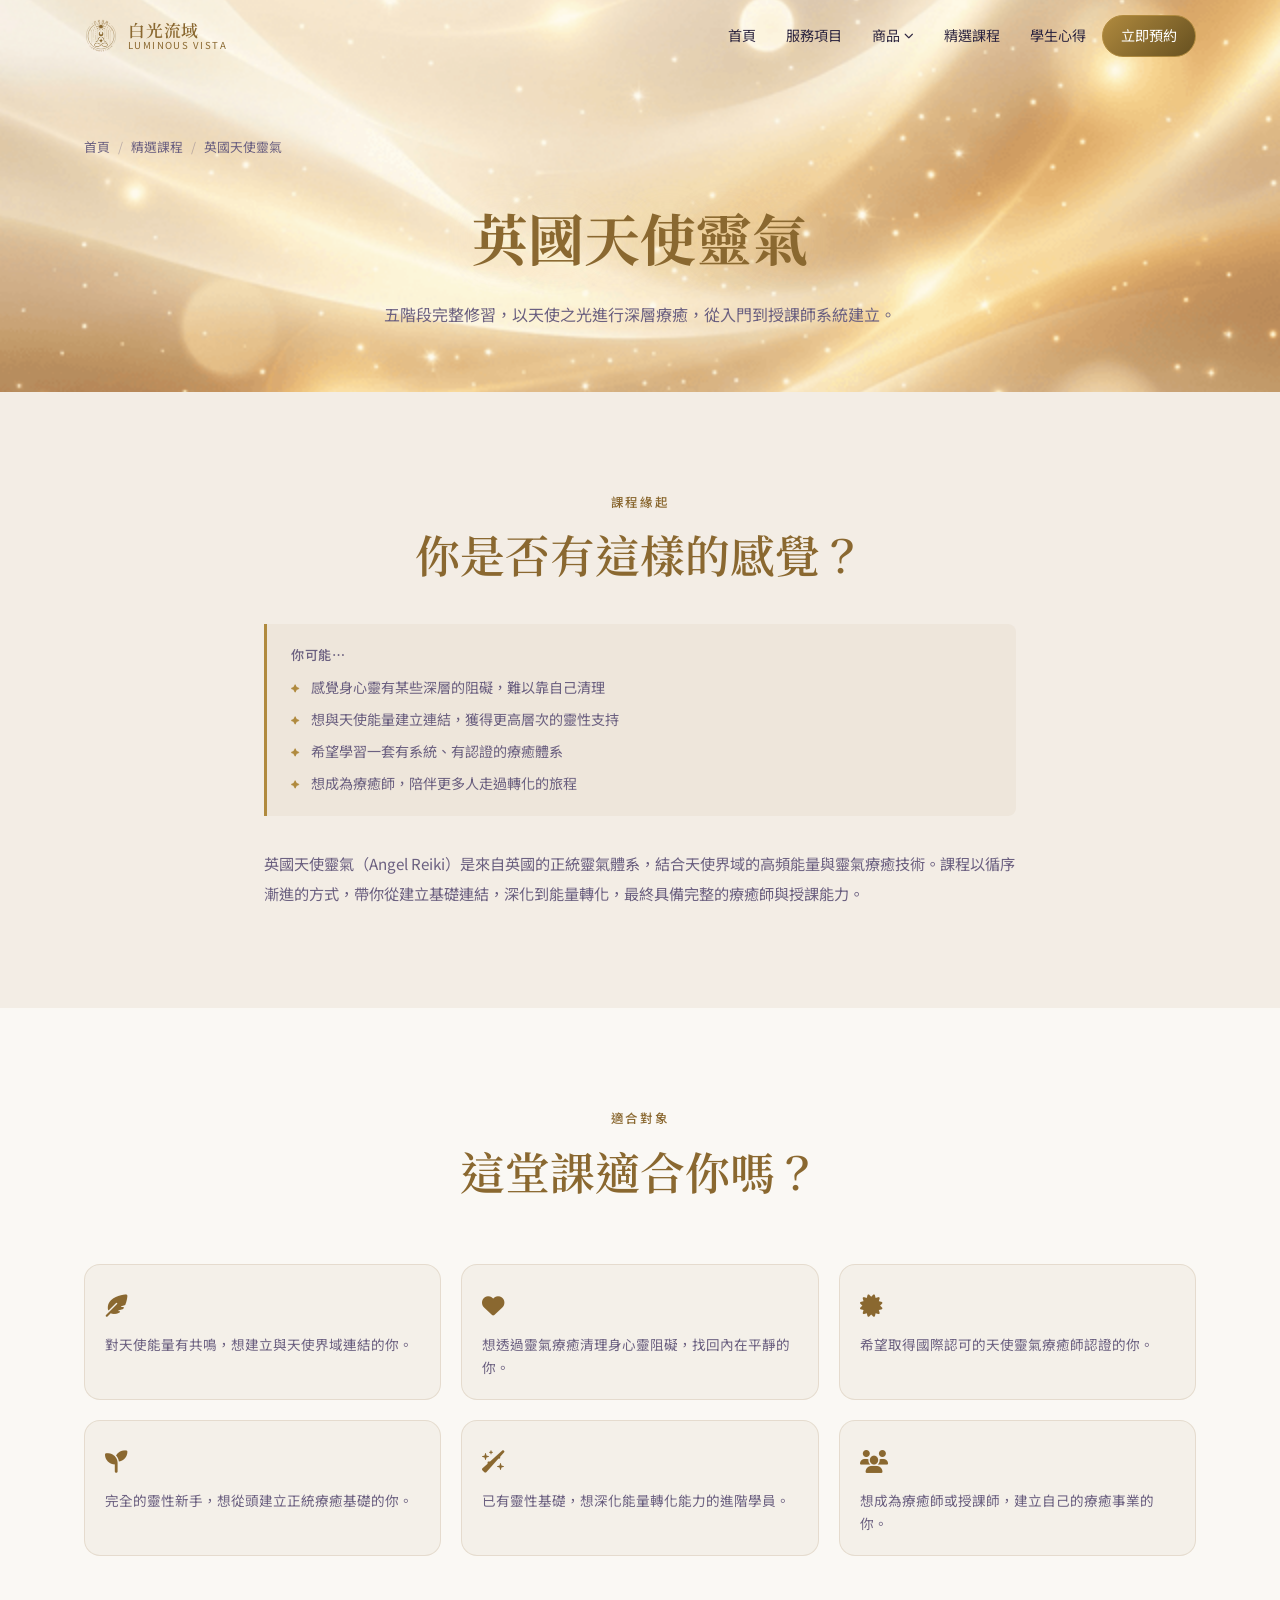
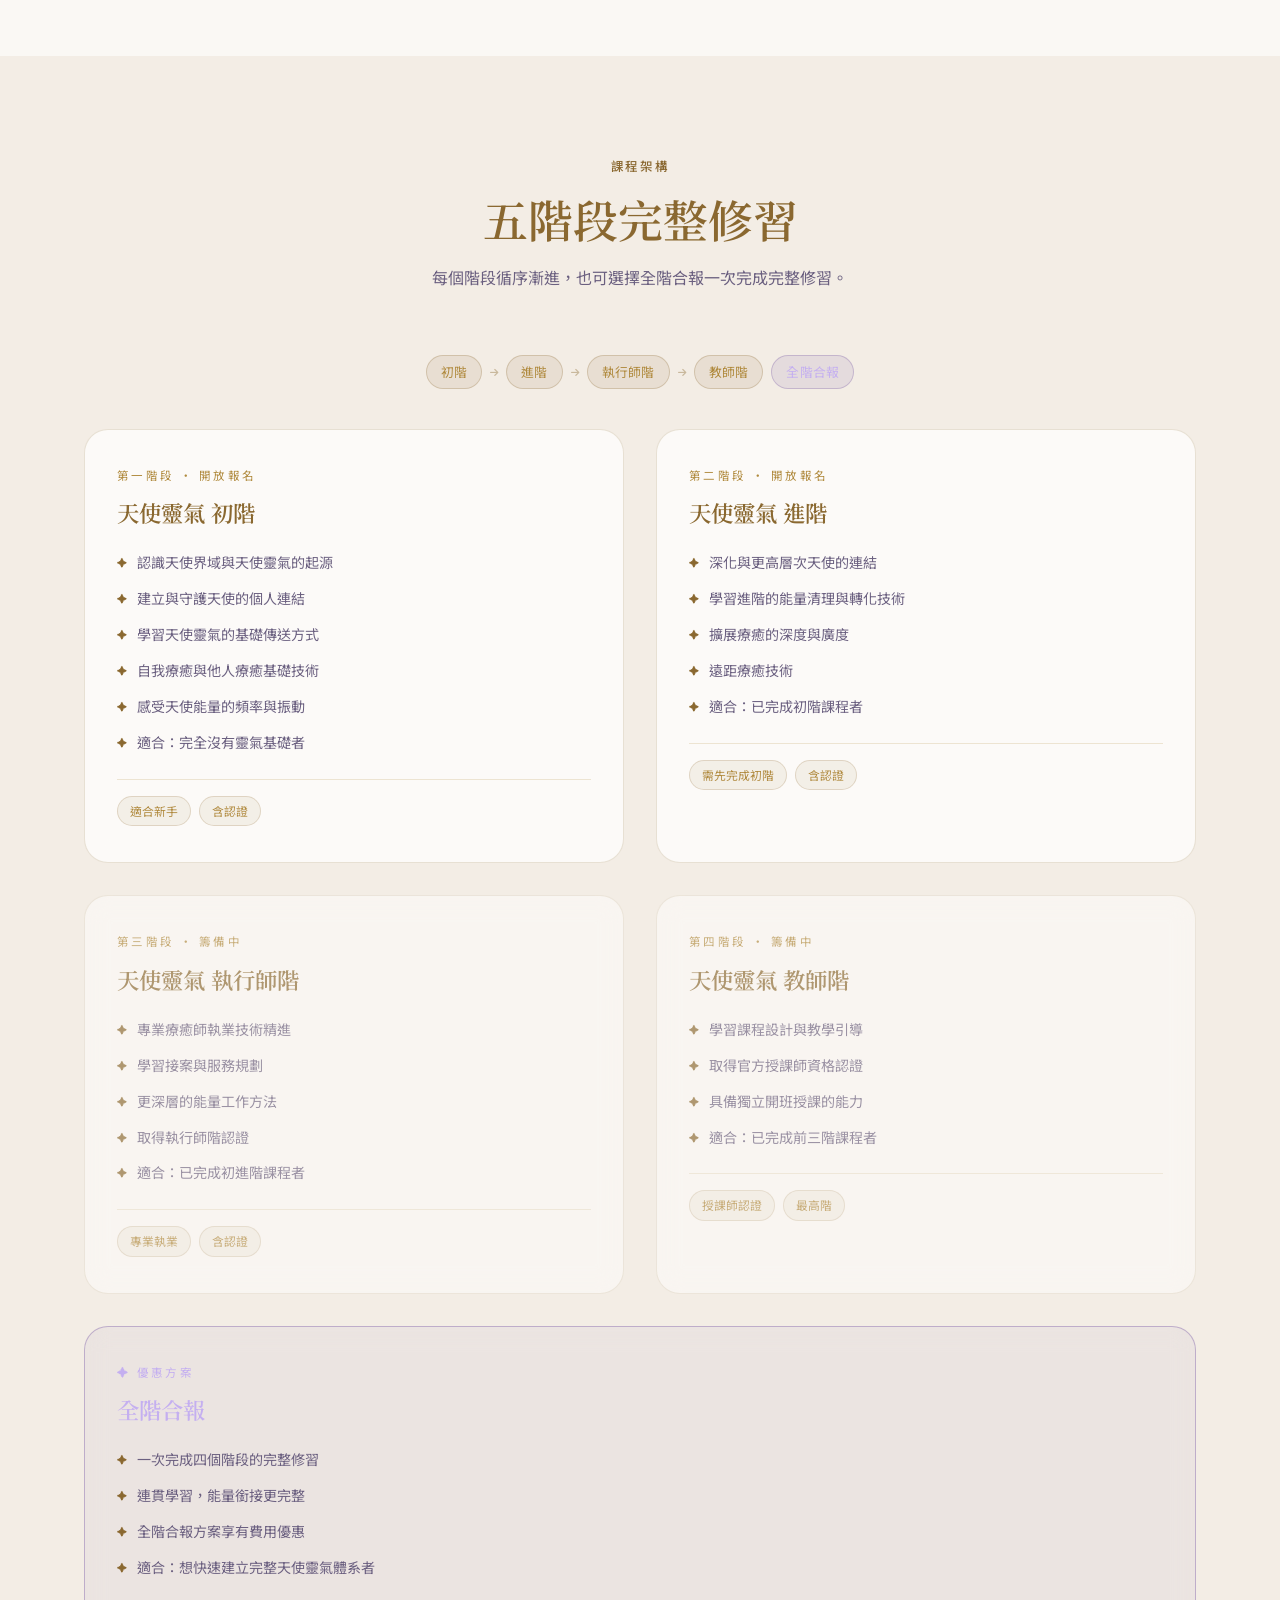
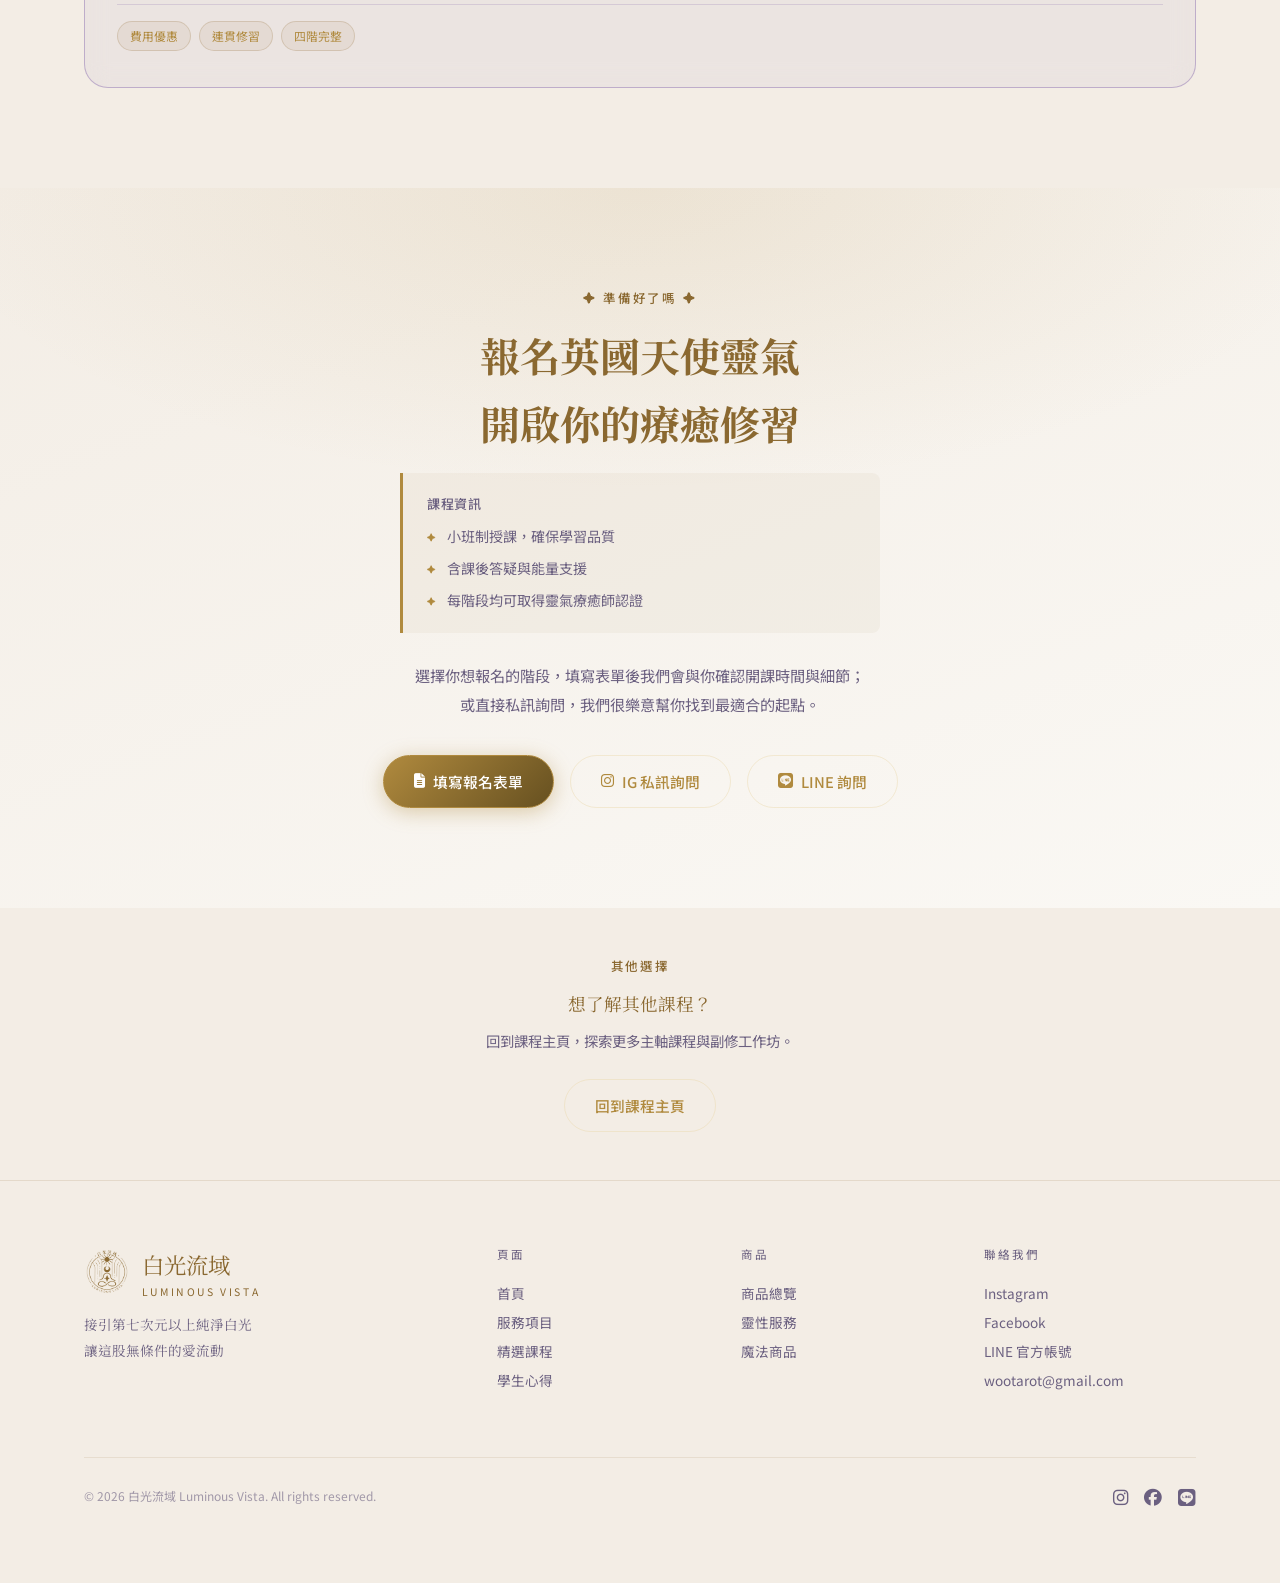
==== commit 81b575ca: "fix: simplify Angel Reiki page — one form at CTA, mark stages 3-4 as coming soon Co-Authored-By: Cla" ====
--- a/course-angel-reiki.html
+++ b/course-angel-reiki.html
@@ -127,7 +127,7 @@
 
       <!-- 初階 -->
       <div class="course-stage-card reveal">
-        <p class="course-stage-card__label">第一階段</p>
+        <p class="course-stage-card__label">第一階段 · 開放報名</p>
         <h3 class="course-stage-card__title">天使靈氣 初階</h3>
         <ul class="course-stage-card__list">
           <li>認識天使界域與天使靈氣的起源</li>
@@ -141,16 +141,11 @@
           <span class="tag">適合新手</span>
           <span class="tag">含認證</span>
         </div>
-        <div style="margin-top:16px;">
-          <a href="https://forms.gle/B3JCLvA1Vd4NbWuRA" target="_blank" rel="noopener" class="btn btn--primary btn--sm">
-            <i class="fa-solid fa-file-lines"></i> 初階報名表單
-          </a>
-        </div>
       </div>
 
       <!-- 進階 -->
       <div class="course-stage-card reveal">
-        <p class="course-stage-card__label">第二階段</p>
+        <p class="course-stage-card__label">第二階段 · 開放報名</p>
         <h3 class="course-stage-card__title">天使靈氣 進階</h3>
         <ul class="course-stage-card__list">
           <li>深化與更高層次天使的連結</li>
@@ -163,16 +158,11 @@
           <span class="tag">需先完成初階</span>
           <span class="tag">含認證</span>
         </div>
-        <div style="margin-top:16px;">
-          <a href="https://forms.gle/B3JCLvA1Vd4NbWuRA" target="_blank" rel="noopener" class="btn btn--primary btn--sm">
-            <i class="fa-solid fa-file-lines"></i> 進階報名表單
-          </a>
-        </div>
       </div>
 
       <!-- 執行師階 -->
-      <div class="course-stage-card reveal">
-        <p class="course-stage-card__label">第三階段</p>
+      <div class="course-stage-card reveal" style="opacity:0.65;">
+        <p class="course-stage-card__label">第三階段 · 籌備中</p>
         <h3 class="course-stage-card__title">天使靈氣 執行師階</h3>
         <ul class="course-stage-card__list">
           <li>專業療癒師執業技術精進</li>
@@ -185,16 +175,11 @@
           <span class="tag">專業執業</span>
           <span class="tag">含認證</span>
         </div>
-        <div style="margin-top:16px;">
-          <a href="https://forms.gle/B3JCLvA1Vd4NbWuRA" target="_blank" rel="noopener" class="btn btn--primary btn--sm">
-            <i class="fa-solid fa-file-lines"></i> 執行師階報名
-          </a>
-        </div>
       </div>
 
       <!-- 教師階 -->
-      <div class="course-stage-card reveal">
-        <p class="course-stage-card__label">第四階段</p>
+      <div class="course-stage-card reveal" style="opacity:0.65;">
+        <p class="course-stage-card__label">第四階段 · 籌備中</p>
         <h3 class="course-stage-card__title">天使靈氣 教師階</h3>
         <ul class="course-stage-card__list">
           <li>學習課程設計與教學引導</li>
@@ -206,11 +191,6 @@
           <span class="tag">授課師認證</span>
           <span class="tag">最高階</span>
         </div>
-        <div style="margin-top:16px;">
-          <a href="https://forms.gle/B3JCLvA1Vd4NbWuRA" target="_blank" rel="noopener" class="btn btn--primary btn--sm">
-            <i class="fa-solid fa-file-lines"></i> 教師階報名
-          </a>
-        </div>
       </div>
 
       <!-- 全階合報 -->
@@ -227,14 +207,6 @@
           <span class="tag">費用優惠</span>
           <span class="tag">連貫修習</span>
           <span class="tag">四階完整</span>
-        </div>
-        <div style="margin-top:16px;display:flex;gap:8px;flex-wrap:wrap;">
-          <a href="https://forms.gle/B3JCLvA1Vd4NbWuRA" target="_blank" rel="noopener" class="btn btn--ghost btn--sm">
-            <i class="fa-solid fa-file-lines"></i> 全階合報詢問
-          </a>
-          <a href="https://line.me/R/ti/p/@tye7794w" target="_blank" rel="noopener" class="btn btn--ghost btn--sm">
-            <i class="fa-brands fa-line"></i> LINE 洽詢
-          </a>
         </div>
       </div>
 
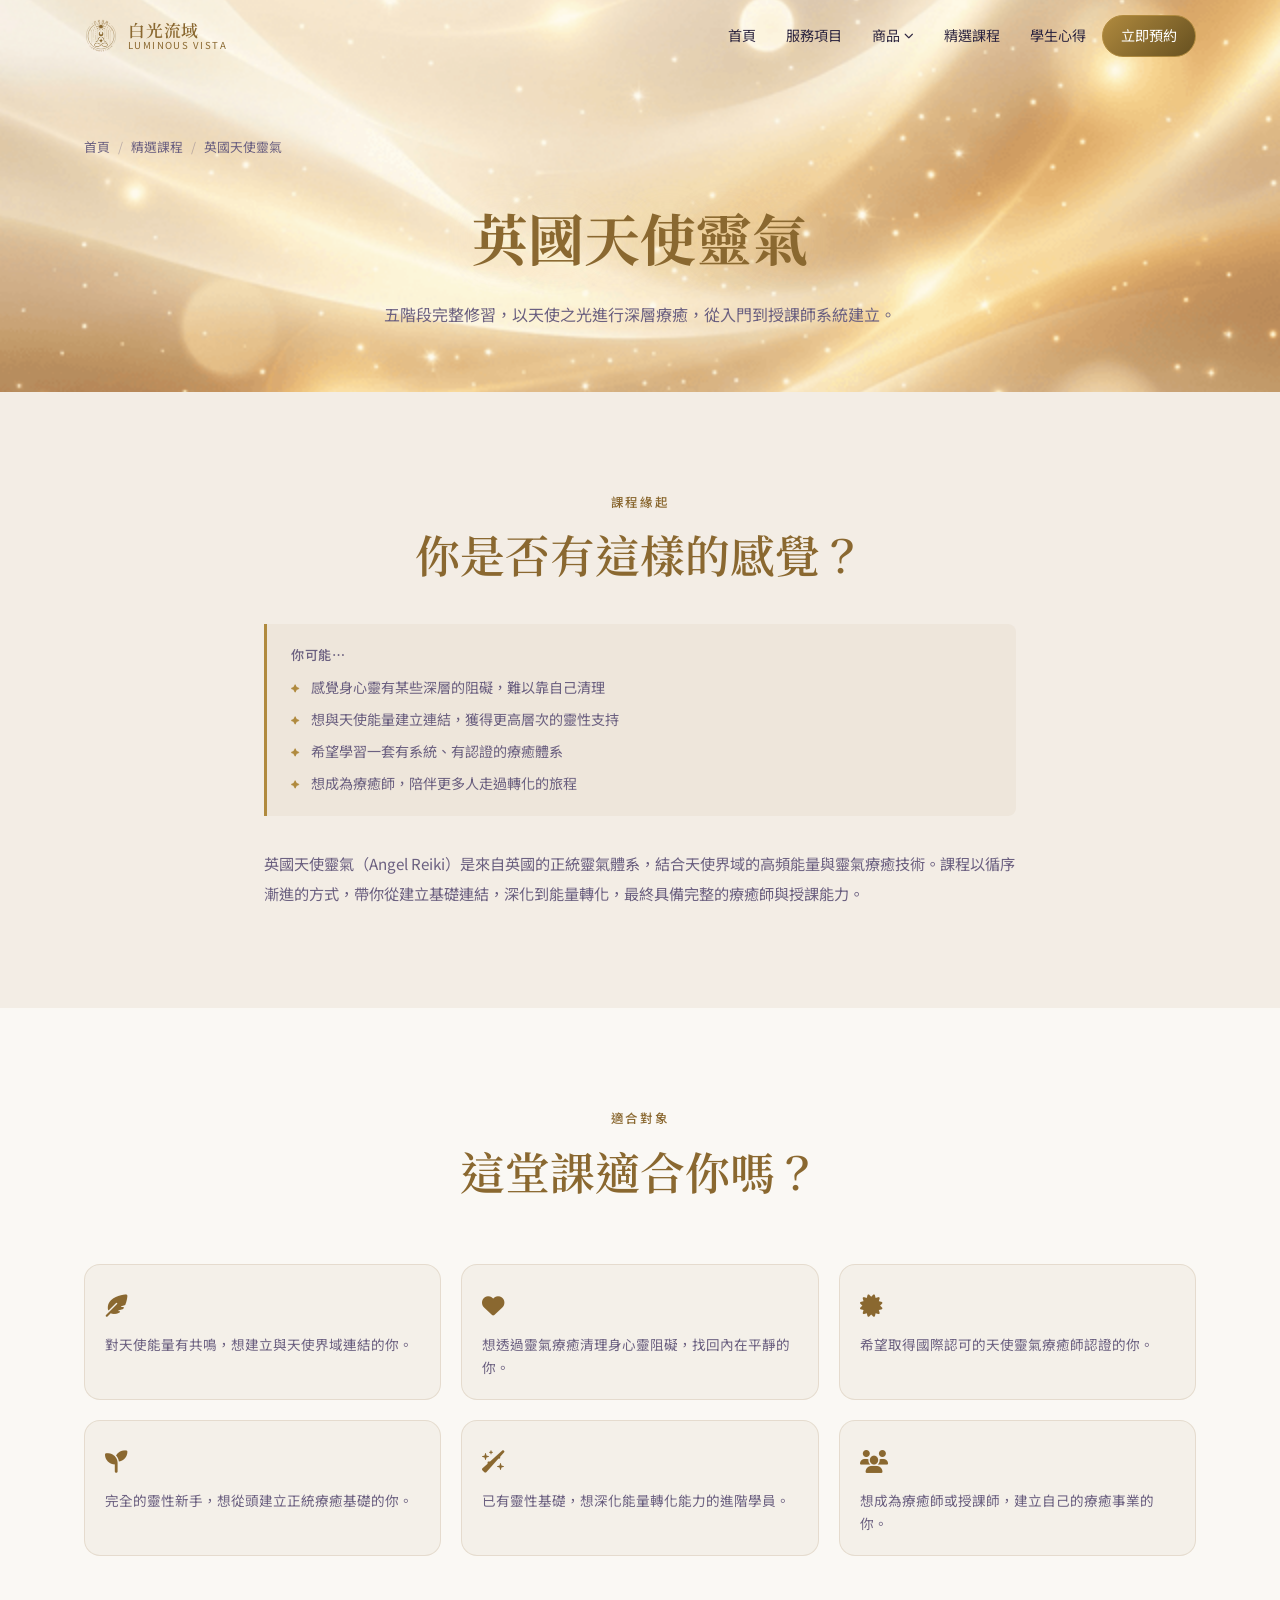
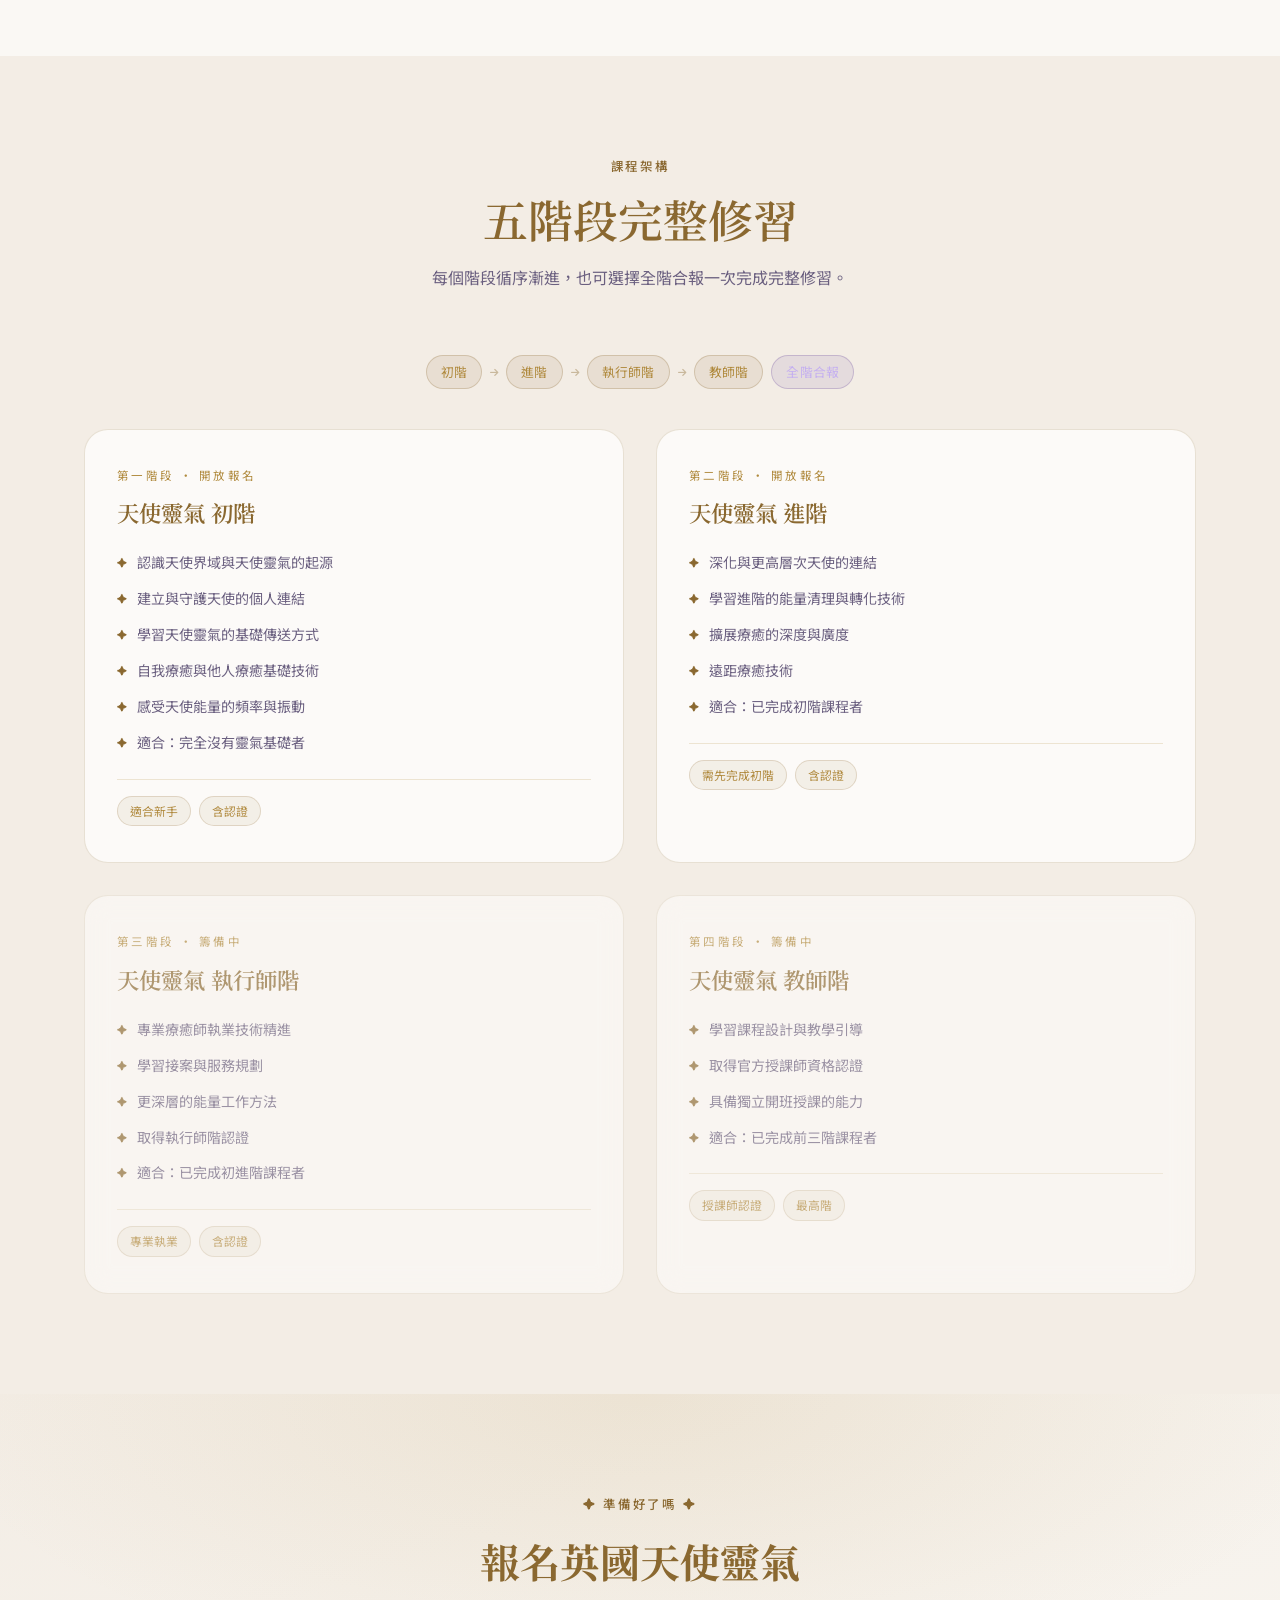
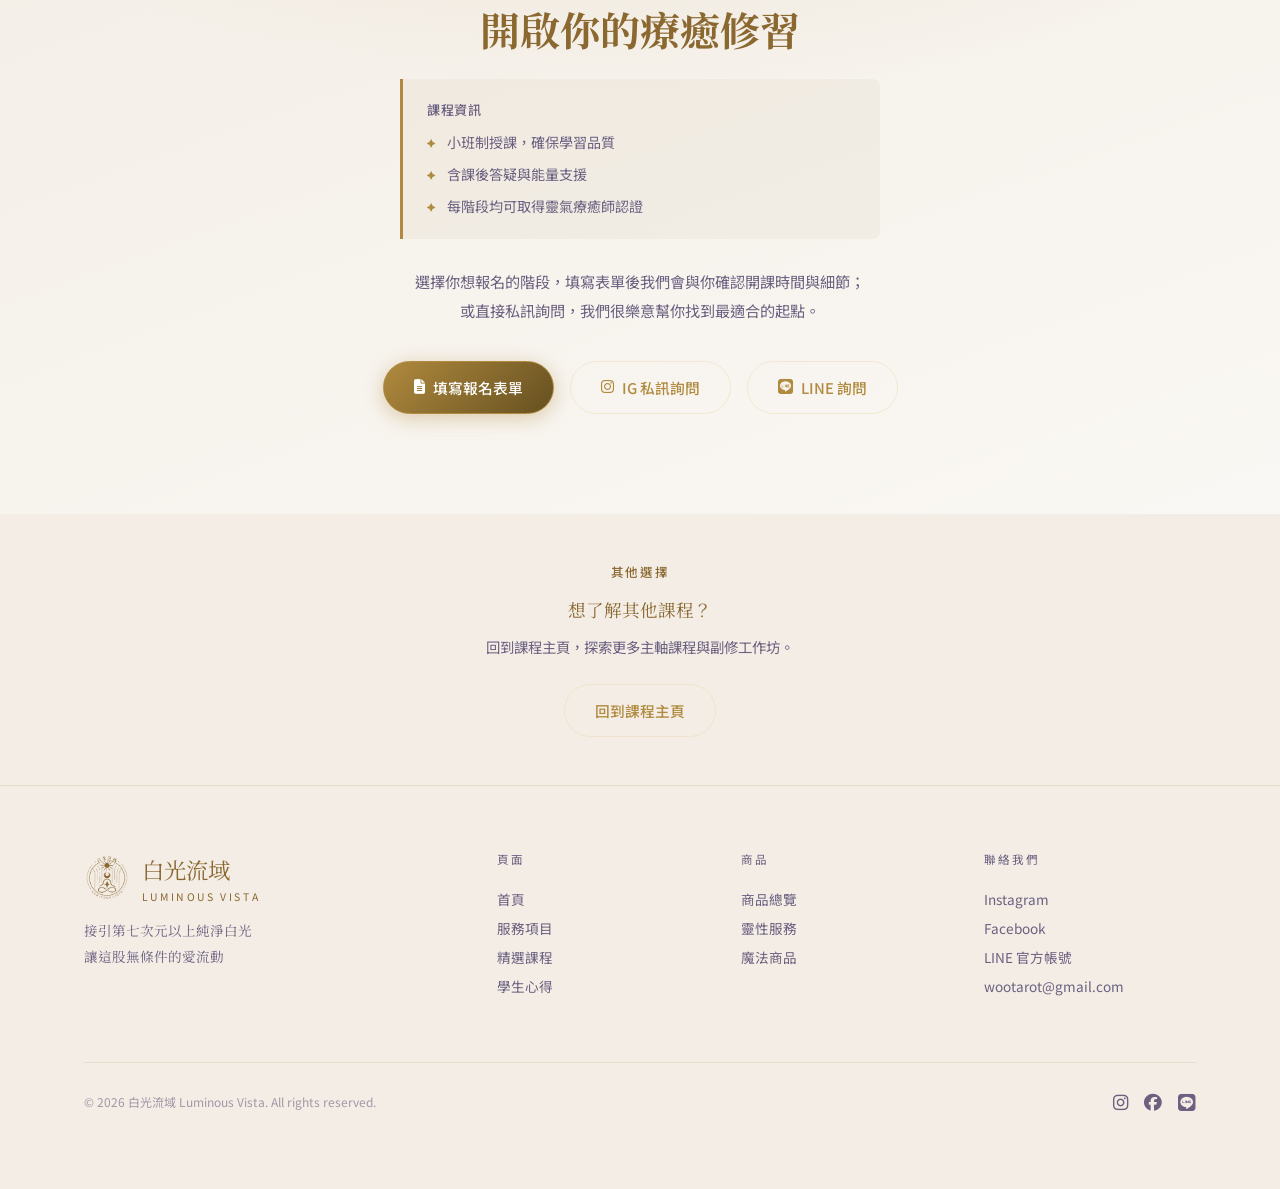
==== commit a74d7cf7: "fix: remove 全階合報 from Angel Reiki page and courses hub card Co-Authored-By: Claude Sonnet 4.6 <norep" ====
--- a/course-angel-reiki.html
+++ b/course-angel-reiki.html
@@ -193,22 +193,6 @@
         </div>
       </div>
 
-      <!-- 全階合報 -->
-      <div class="course-stage-card reveal" style="border-color:rgba(123,94,167,0.4);background:rgba(123,94,167,0.06);grid-column:1/-1;">
-        <p class="course-stage-card__label" style="color:#c4aff0;">✦ 優惠方案</p>
-        <h3 class="course-stage-card__title" style="color:#c4aff0;">全階合報</h3>
-        <ul class="course-stage-card__list">
-          <li>一次完成四個階段的完整修習</li>
-          <li>連貫學習，能量銜接更完整</li>
-          <li>全階合報方案享有費用優惠</li>
-          <li>適合：想快速建立完整天使靈氣體系者</li>
-        </ul>
-        <div style="margin-top:24px;padding-top:16px;border-top:1px solid rgba(123,94,167,0.2);display:flex;gap:8px;flex-wrap:wrap;">
-          <span class="tag">費用優惠</span>
-          <span class="tag">連貫修習</span>
-          <span class="tag">四階完整</span>
-        </div>
-      </div>
 
     </div>
   </div>
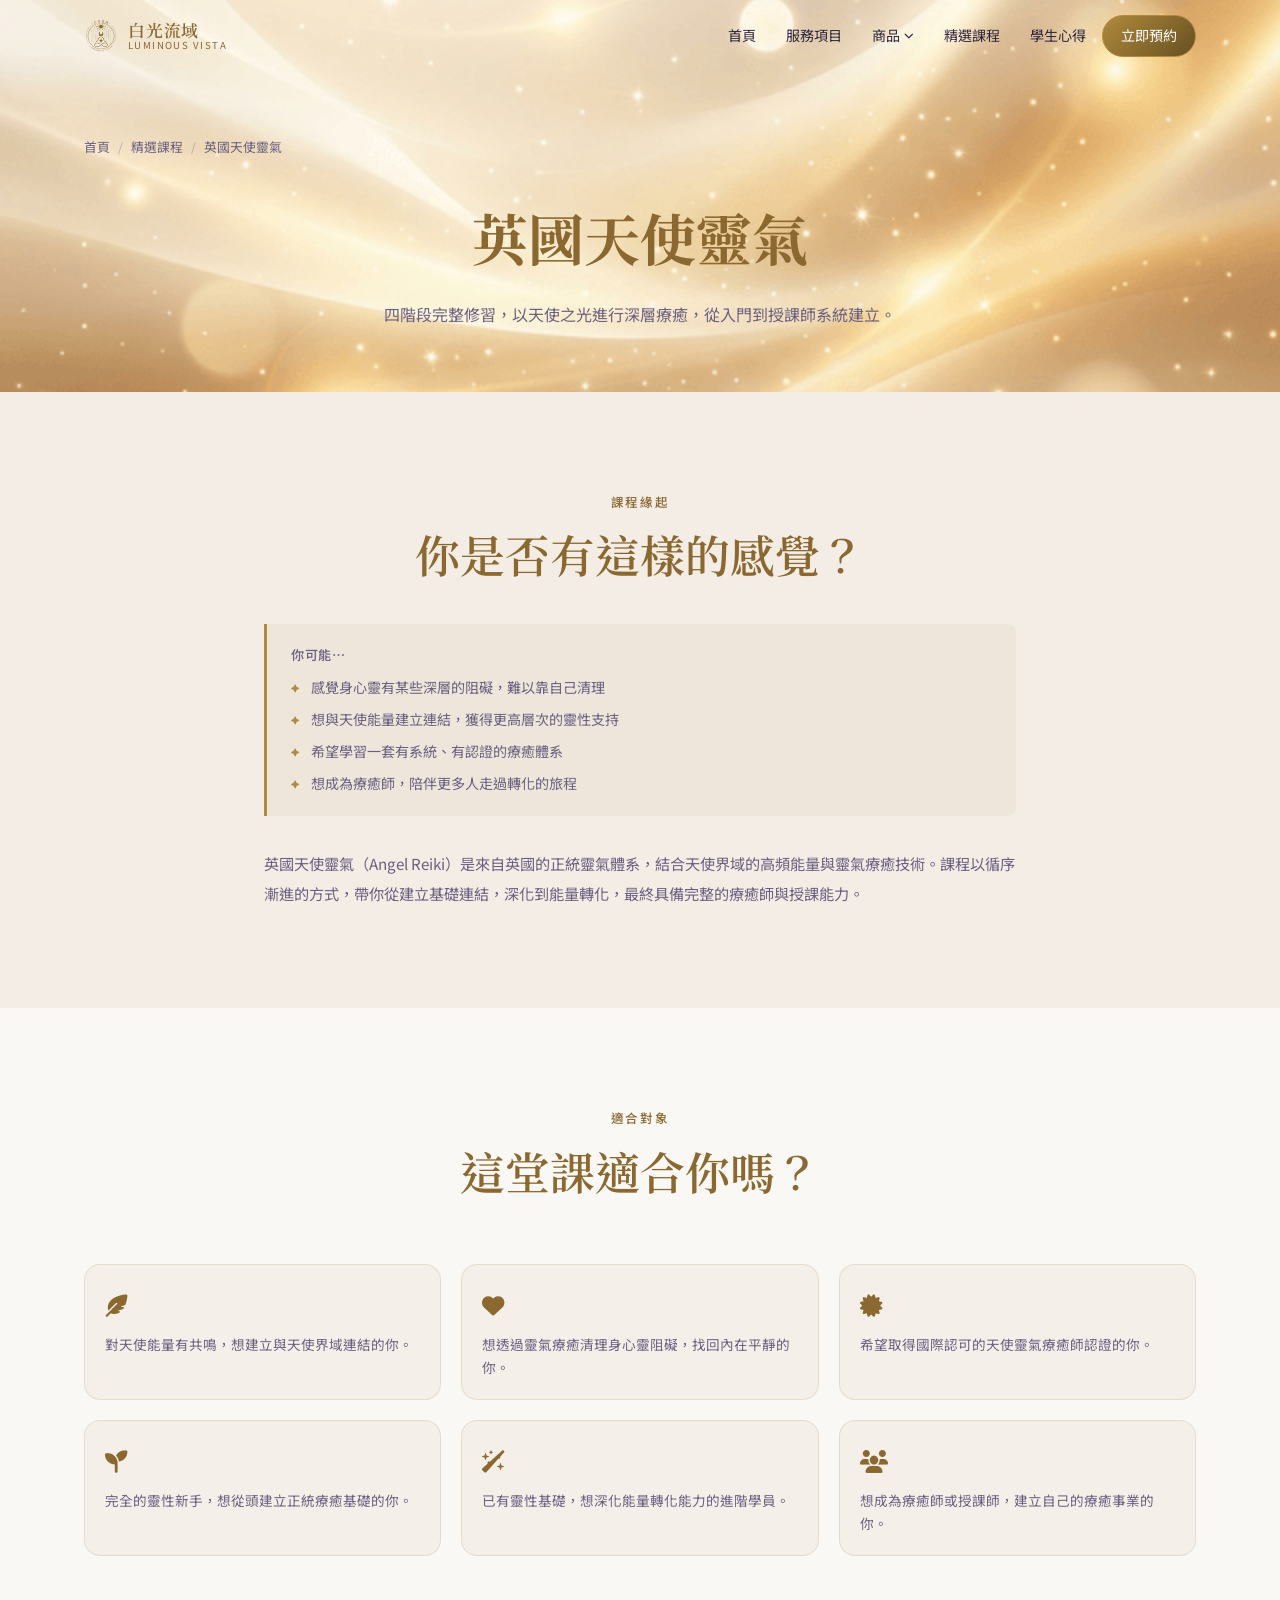
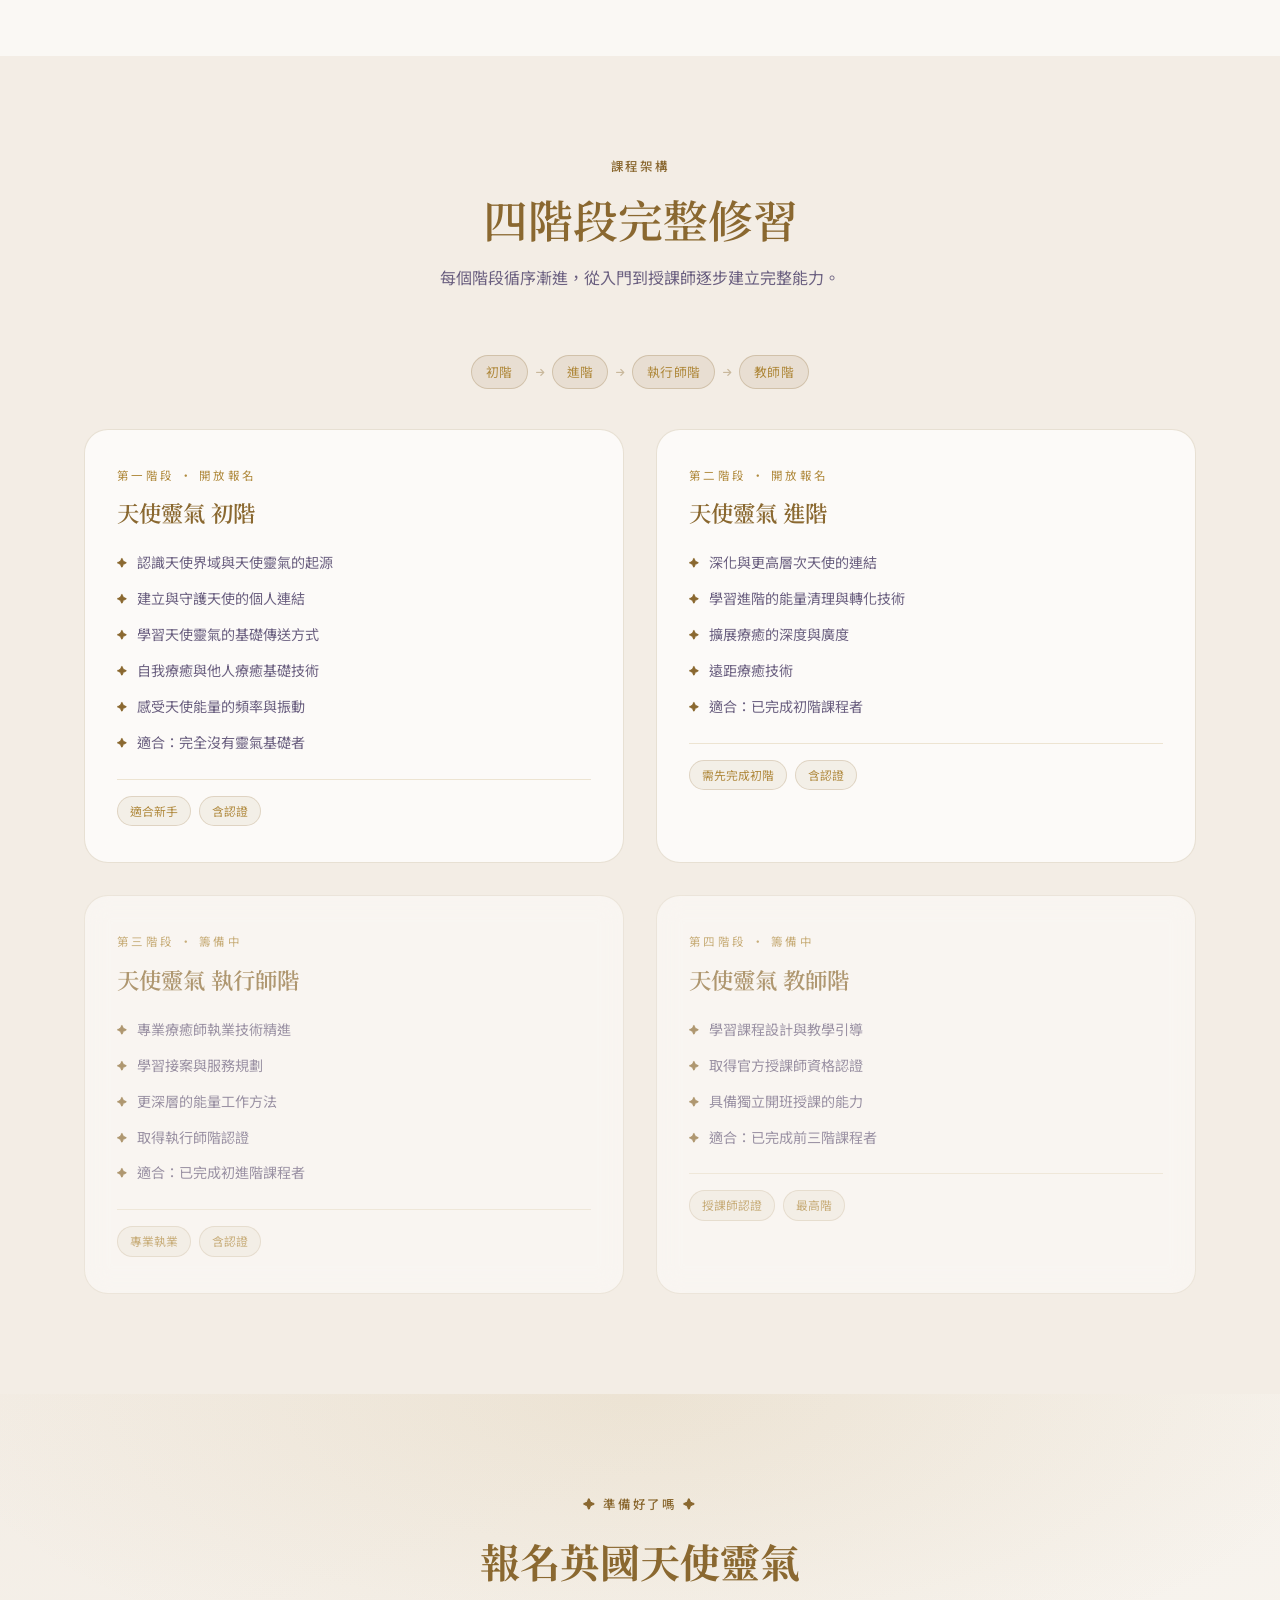
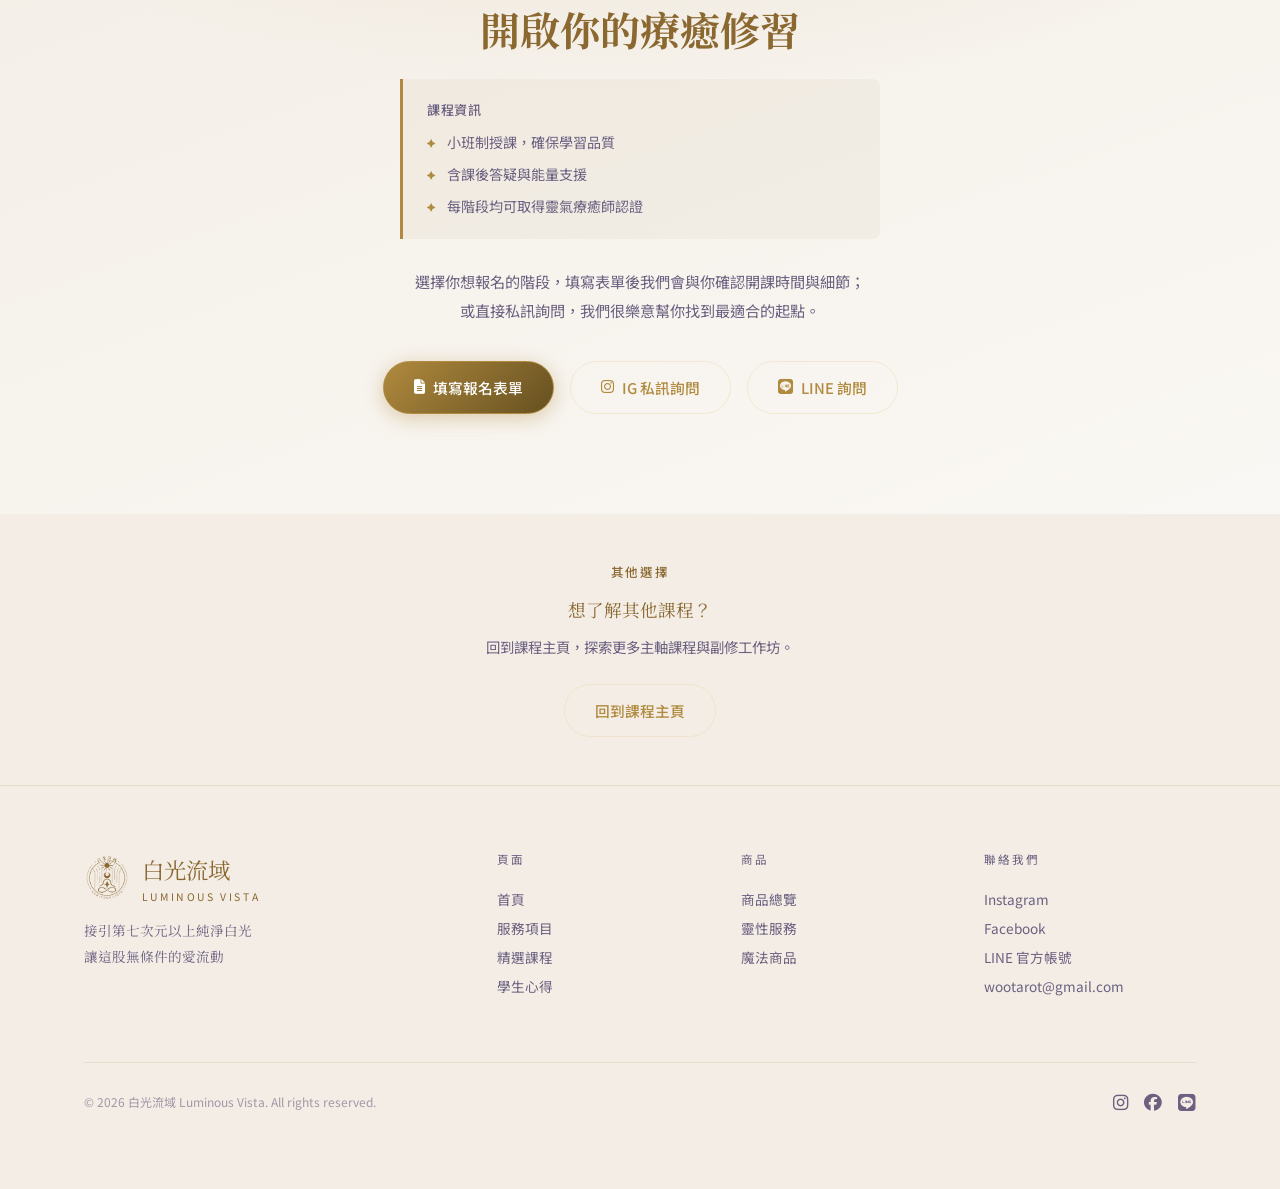
==== commit abfca1cd: "fix: update Angel Reiki page from 五階 to 四階, remove 全階合報 references Co-Authored-By: Claude Sonnet 4.6" ====
--- a/course-angel-reiki.html
+++ b/course-angel-reiki.html
@@ -5,11 +5,11 @@
   <meta name="viewport" content="width=device-width, initial-scale=1.0" />
   <title>英國天使靈氣課程 | 白光流域 Luminous Vista</title>
   <link rel="icon" href="assets/images/Logo.png" />
-  <meta name="description" content="白光流域英國天使靈氣課程。五階段完整修習：初階、進階、執行師階、教師階、全階。以天使之光進行深層療癒，取得國際認證。" />
+  <meta name="description" content="白光流域英國天使靈氣課程。四階段完整修習：初階、進階、執行師階、教師階。以天使之光進行深層療癒，取得國際認證。" />
   <meta name="robots" content="index, follow" />
   <link rel="canonical" href="https://KTRNJack.github.io/luminous-vista/course-angel-reiki.html" />
   <meta property="og:title" content="英國天使靈氣課程 | 白光流域 Luminous Vista" />
-  <meta property="og:description" content="五階段完整修習，以天使之光進行深層療癒，從入門到授課師一步步建立完整體系。" />
+  <meta property="og:description" content="四階段完整修習，以天使之光進行深層療癒，從入門到授課師一步步建立完整體系。" />
   <meta property="og:image" content="https://KTRNJack.github.io/luminous-vista/assets/images/og-courses.png" />
   <link rel="preconnect" href="https://fonts.googleapis.com" />
   <link rel="preconnect" href="https://fonts.gstatic.com" crossorigin />
@@ -40,7 +40,7 @@
       <span>英國天使靈氣</span>
     </div>
     <h1 class="page-hero__title">英國天使靈氣</h1>
-    <p class="page-hero__sub">五階段完整修習，以天使之光進行深層療癒，從入門到授課師系統建立。</p>
+    <p class="page-hero__sub">四階段完整修習，以天使之光進行深層療癒，從入門到授課師系統建立。</p>
   </div>
 </div>
 
@@ -107,8 +107,8 @@
   <div class="container">
     <div class="section__header">
       <p class="section__eyebrow">課程架構</p>
-      <h2 class="section__title">五階段完整修習</h2>
-      <p class="section__subtitle">每個階段循序漸進，也可選擇全階合報一次完成完整修習。</p>
+      <h2 class="section__title">四階段完整修習</h2>
+      <p class="section__subtitle">每個階段循序漸進，從入門到授課師逐步建立完整能力。</p>
     </div>
 
     <!-- 學習路徑 -->
@@ -120,7 +120,6 @@
       <span class="course-level-badge" style="font-size:0.8rem;padding:5px 14px;">執行師階</span>
       <span class="course-level-arrow"><i class="fa-solid fa-arrow-right"></i></span>
       <span class="course-level-badge" style="font-size:0.8rem;padding:5px 14px;">教師階</span>
-      <span class="course-level-badge course-level-badge--combo" style="font-size:0.8rem;padding:5px 14px;">全階合報</span>
     </div>
 
     <div class="course-stage-grid">
